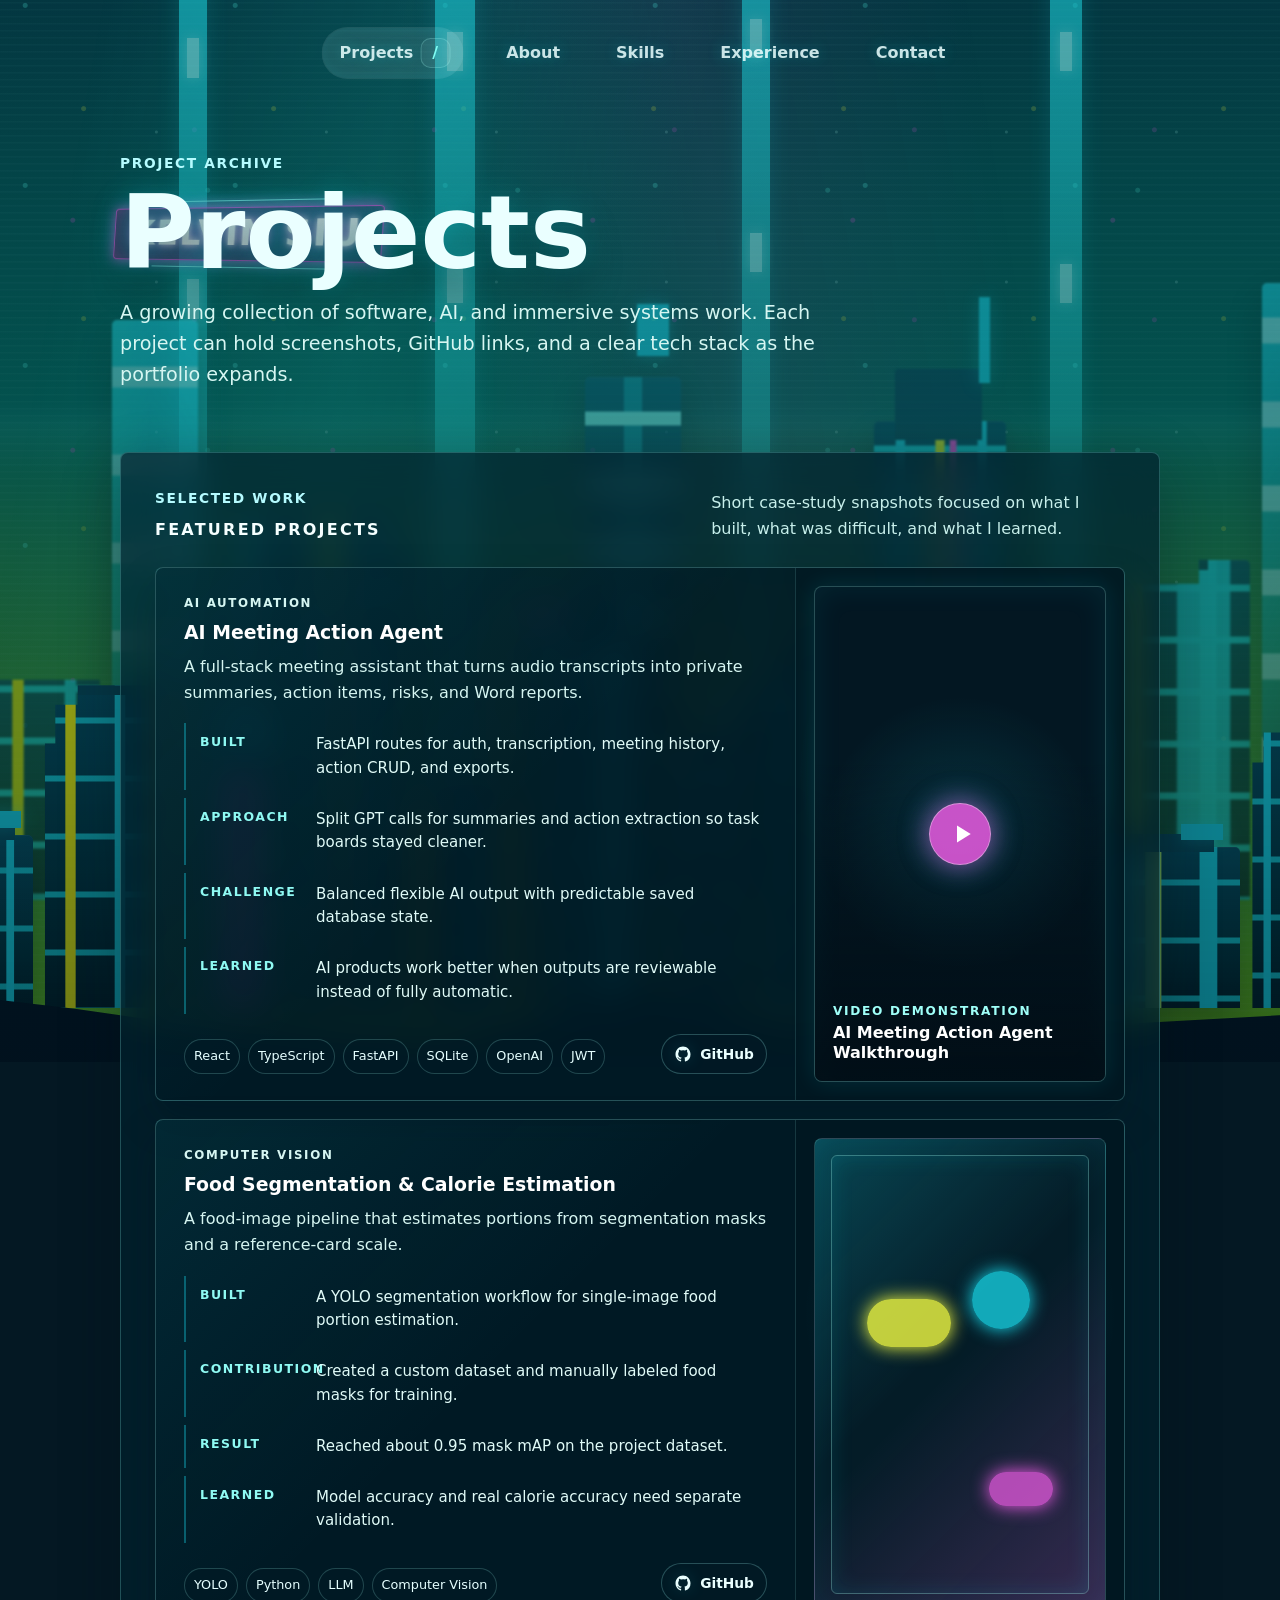
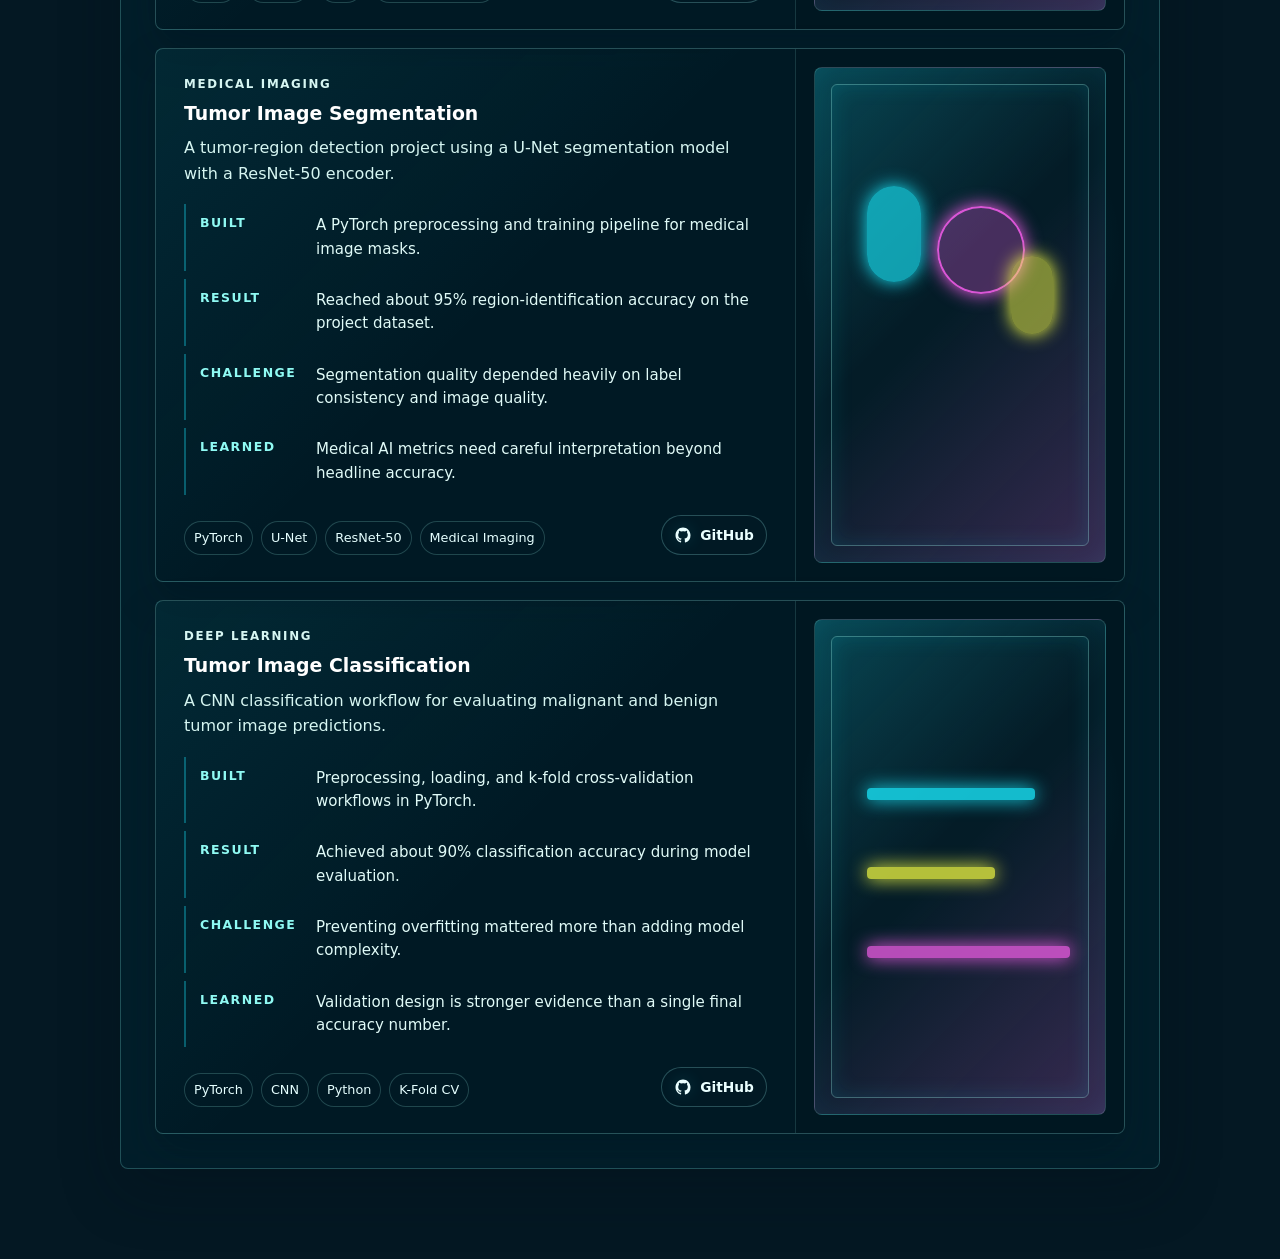
==== projects.html @ 766cc000 "first commit" ====
<!DOCTYPE html>
<html lang="en">
<head>
  <meta charset="UTF-8">
  <meta name="viewport" content="width=device-width, initial-scale=1.0">
  <title>Kelvin Siu | Projects</title>
  <link rel="stylesheet" href="styles.css">
</head>
<body>
  <div class="scene" aria-hidden="true">
    <div class="aurora"></div>
    <div class="scan-glow"></div>
    <div class="data-rain"></div>
    <div class="traffic-lanes">
      <span class="flyer f1"></span>
      <span class="flyer f2"></span>
      <span class="flyer f3"></span>
      <span class="flyer f4"></span>
      <span class="flyer f5"></span>
    </div>
    <div class="holo-pulses">
      <span class="pulse p1"></span>
      <span class="pulse p2"></span>
      <span class="pulse p3"></span>
    </div>
    <div class="name-sign">Kelvin Siu</div>
    <div class="beam beam-one"></div>
    <div class="beam beam-two"></div>
    <div class="beam beam-three"></div>
    <div class="beam beam-four"></div>
    <div class="skyline skyline-back">
      <span class="tower t1"></span>
      <span class="tower t2"></span>
      <span class="tower t3"></span>
      <span class="tower t4"></span>
      <span class="tower t5"></span>
      <span class="tower t6"></span>
      <span class="tower t7"></span>
      <span class="tower t8"></span>
      <span class="tower t9"></span>
    </div>
    <div class="skyline skyline-front">
      <span class="block b1"></span>
      <span class="block b2"></span>
      <span class="block b3"></span>
      <span class="block b4"></span>
      <span class="block b5"></span>
      <span class="block b6"></span>
      <span class="block b7"></span>
      <span class="block b8"></span>
      <span class="block b9"></span>
      <span class="block b10"></span>
      <span class="block b11"></span>
      <span class="block b12"></span>
    </div>
    <div class="foreground"></div>
  </div>

  <header class="site-header" aria-label="Site header">
    <nav class="site-nav" aria-label="Main navigation">
      <a class="is-active" href="projects.html" data-page="projects" aria-current="page">Projects</a>
      <a href="index.html#about" data-section="about">About</a>
      <a href="index.html#skills" data-section="skills">Skills</a>
      <a href="index.html#experience" data-section="experience">Experience</a>
      <a href="index.html#contact" data-section="contact">Contact</a>
    </nav>
  </header>

  <main class="resume-shell project-page">
    <section class="page-hero">
      <p class="eyebrow">Project Archive</p>
      <h1>Projects</h1>
      <p>
        A growing collection of software, AI, and immersive systems work. Each project
        can hold screenshots, GitHub links, and a clear tech stack as the portfolio expands.
      </p>
    </section>

    <section class="panel projects-panel">
      <div class="projects-heading">
        <div>
          <p class="eyebrow">Selected work</p>
          <h2>Featured Projects</h2>
        </div>
        <p>
          Short case-study snapshots focused on what I built, what was difficult,
          and what I learned.
        </p>
      </div>
      <div class="project-grid project-grid-wide">
        <article class="project-card">
          <div class="project-body">
            <p class="project-kicker">AI automation</p>
            <h3>AI Meeting Action Agent</h3>
            <p class="project-summary">
              A full-stack meeting assistant that turns audio transcripts into private
              summaries, action items, risks, and Word reports.
            </p>
            <ul class="project-points project-story">
              <li><strong>Built</strong><span>FastAPI routes for auth, transcription, meeting history, action CRUD, and exports.</span></li>
              <li><strong>Approach</strong><span>Split GPT calls for summaries and action extraction so task boards stayed cleaner.</span></li>
              <li><strong>Challenge</strong><span>Balanced flexible AI output with predictable saved database state.</span></li>
              <li><strong>Learned</strong><span>AI products work better when outputs are reviewable instead of fully automatic.</span></li>
            </ul>
            <div class="project-footer">
              <div class="project-meta">
                <span>React</span>
                <span>TypeScript</span>
                <span>FastAPI</span>
                <span>SQLite</span>
                <span>OpenAI</span>
                <span>JWT</span>
              </div>
              <a class="github-link" href="https://github.com/TzciSiv/ai-meeting-action-agent" target="_blank" rel="noreferrer" aria-label="Open AI Meeting Action Agent on GitHub">
                <svg viewBox="0 0 24 24" aria-hidden="true">
                  <path d="M12 2C6.48 2 2 6.58 2 12.24c0 4.52 2.87 8.36 6.84 9.72.5.1.68-.22.68-.49 0-.24-.01-1.05-.01-1.9-2.78.62-3.37-1.22-3.37-1.22-.45-1.18-1.11-1.49-1.11-1.49-.91-.64.07-.63.07-.63 1 .07 1.53 1.06 1.53 1.06.9 1.57 2.35 1.12 2.93.85.09-.67.35-1.12.63-1.38-2.22-.26-4.55-1.14-4.55-5.05 0-1.12.39-2.03 1.03-2.75-.1-.26-.45-1.3.1-2.71 0 0 .84-.28 2.75 1.05A9.32 9.32 0 0 1 12 6.97c.85 0 1.7.12 2.5.35 1.91-1.33 2.75-1.05 2.75-1.05.55 1.41.2 2.45.1 2.71.64.72 1.03 1.63 1.03 2.75 0 3.92-2.34 4.79-4.57 5.04.36.32.68.94.68 1.9 0 1.37-.01 2.47-.01 2.8 0 .27.18.59.69.49A10.1 10.1 0 0 0 22 12.24C22 6.58 17.52 2 12 2Z"></path>
                </svg>
                GitHub
              </a>
            </div>
          </div>
          <div class="project-visual">
            <a class="project-video-link" href="https://www.youtube.com/watch?v=7KSfB6dQjrE" target="_blank" rel="noreferrer" aria-label="Watch Video Demonstration: AI Meeting Action Agent Walkthrough on YouTube">
              <span class="video-thumb" aria-hidden="true"></span>
              <span class="video-play" aria-hidden="true">
                <svg viewBox="0 0 24 24">
                  <path d="M8 5.14v13.72L19 12 8 5.14Z"></path>
                </svg>
              </span>
              <span class="video-copy">
                <span>Video Demonstration</span>
                AI Meeting Action Agent Walkthrough
              </span>
            </a>
          </div>
        </article>

        <article class="project-card">
          <div class="project-body">
            <p class="project-kicker">Computer vision</p>
            <h3>Food Segmentation & Calorie Estimation</h3>
            <p class="project-summary">
              A food-image pipeline that estimates portions from segmentation masks and
              a reference-card scale.
            </p>
            <ul class="project-points project-story">
              <li><strong>Built</strong><span>A YOLO segmentation workflow for single-image food portion estimation.</span></li>
              <li><strong>Contribution</strong><span>Created a custom dataset and manually labeled food masks for training.</span></li>
              <li><strong>Result</strong><span>Reached about 0.95 mask mAP on the project dataset.</span></li>
              <li><strong>Learned</strong><span>Model accuracy and real calorie accuracy need separate validation.</span></li>
            </ul>
            <div class="project-footer">
              <div class="project-meta">
                <span>YOLO</span>
                <span>Python</span>
                <span>LLM</span>
                <span>Computer Vision</span>
              </div>
              <a class="github-link" href="https://github.com/TzciSiv/food-segmentation-and-measurement" target="_blank" rel="noreferrer" aria-label="Open Food Segmentation and Calorie Estimation on GitHub">
                <svg viewBox="0 0 24 24" aria-hidden="true">
                  <path d="M12 2C6.48 2 2 6.58 2 12.24c0 4.52 2.87 8.36 6.84 9.72.5.1.68-.22.68-.49 0-.24-.01-1.05-.01-1.9-2.78.62-3.37-1.22-3.37-1.22-.45-1.18-1.11-1.49-1.11-1.49-.91-.64.07-.63.07-.63 1 .07 1.53 1.06 1.53 1.06.9 1.57 2.35 1.12 2.93.85.09-.67.35-1.12.63-1.38-2.22-.26-4.55-1.14-4.55-5.05 0-1.12.39-2.03 1.03-2.75-.1-.26-.45-1.3.1-2.71 0 0 .84-.28 2.75 1.05A9.32 9.32 0 0 1 12 6.97c.85 0 1.7.12 2.5.35 1.91-1.33 2.75-1.05 2.75-1.05.55 1.41.2 2.45.1 2.71.64.72 1.03 1.63 1.03 2.75 0 3.92-2.34 4.79-4.57 5.04.36.32.68.94.68 1.9 0 1.37-.01 2.47-.01 2.8 0 .27.18.59.69.49A10.1 10.1 0 0 0 22 12.24C22 6.58 17.52 2 12 2Z"></path>
                </svg>
                GitHub
              </a>
            </div>
          </div>
          <div class="project-visual">
            <div class="project-shot food-shot" aria-label="Food segmentation project screenshot mockup">
              <span></span>
              <span></span>
              <span></span>
            </div>
          </div>
        </article>

        <article class="project-card">
          <div class="project-body">
            <p class="project-kicker">Medical imaging</p>
            <h3>Tumor Image Segmentation</h3>
            <p class="project-summary">
              A tumor-region detection project using a U-Net segmentation model with a
              ResNet-50 encoder.
            </p>
            <ul class="project-points project-story">
              <li><strong>Built</strong><span>A PyTorch preprocessing and training pipeline for medical image masks.</span></li>
              <li><strong>Result</strong><span>Reached about 95% region-identification accuracy on the project dataset.</span></li>
              <li><strong>Challenge</strong><span>Segmentation quality depended heavily on label consistency and image quality.</span></li>
              <li><strong>Learned</strong><span>Medical AI metrics need careful interpretation beyond headline accuracy.</span></li>
            </ul>
            <div class="project-footer">
              <div class="project-meta">
                <span>PyTorch</span>
                <span>U-Net</span>
                <span>ResNet-50</span>
                <span>Medical Imaging</span>
              </div>
              <a class="github-link" href="https://github.com/TzciSiv/Tumor-Image-Segmentation" target="_blank" rel="noreferrer" aria-label="Open Tumor Image Segmentation on GitHub">
                <svg viewBox="0 0 24 24" aria-hidden="true">
                  <path d="M12 2C6.48 2 2 6.58 2 12.24c0 4.52 2.87 8.36 6.84 9.72.5.1.68-.22.68-.49 0-.24-.01-1.05-.01-1.9-2.78.62-3.37-1.22-3.37-1.22-.45-1.18-1.11-1.49-1.11-1.49-.91-.64.07-.63.07-.63 1 .07 1.53 1.06 1.53 1.06.9 1.57 2.35 1.12 2.93.85.09-.67.35-1.12.63-1.38-2.22-.26-4.55-1.14-4.55-5.05 0-1.12.39-2.03 1.03-2.75-.1-.26-.45-1.3.1-2.71 0 0 .84-.28 2.75 1.05A9.32 9.32 0 0 1 12 6.97c.85 0 1.7.12 2.5.35 1.91-1.33 2.75-1.05 2.75-1.05.55 1.41.2 2.45.1 2.71.64.72 1.03 1.63 1.03 2.75 0 3.92-2.34 4.79-4.57 5.04.36.32.68.94.68 1.9 0 1.37-.01 2.47-.01 2.8 0 .27.18.59.69.49A10.1 10.1 0 0 0 22 12.24C22 6.58 17.52 2 12 2Z"></path>
                </svg>
                GitHub
              </a>
            </div>
          </div>
          <div class="project-visual">
            <div class="project-shot segment-shot" aria-label="Tumor segmentation project screenshot mockup">
              <span></span>
              <span></span>
              <span></span>
            </div>
          </div>
        </article>

        <article class="project-card">
          <div class="project-body">
            <p class="project-kicker">Deep learning</p>
            <h3>Tumor Image Classification</h3>
            <p class="project-summary">
              A CNN classification workflow for evaluating malignant and benign tumor
              image predictions.
            </p>
            <ul class="project-points project-story">
              <li><strong>Built</strong><span>Preprocessing, loading, and k-fold cross-validation workflows in PyTorch.</span></li>
              <li><strong>Result</strong><span>Achieved about 90% classification accuracy during model evaluation.</span></li>
              <li><strong>Challenge</strong><span>Preventing overfitting mattered more than adding model complexity.</span></li>
              <li><strong>Learned</strong><span>Validation design is stronger evidence than a single final accuracy number.</span></li>
            </ul>
            <div class="project-footer">
              <div class="project-meta">
                <span>PyTorch</span>
                <span>CNN</span>
                <span>Python</span>
                <span>K-Fold CV</span>
              </div>
              <a class="github-link" href="https://github.com/TzciSiv/Tumor-Image-Classification" target="_blank" rel="noreferrer" aria-label="Open Tumor Image Classification on GitHub">
                <svg viewBox="0 0 24 24" aria-hidden="true">
                  <path d="M12 2C6.48 2 2 6.58 2 12.24c0 4.52 2.87 8.36 6.84 9.72.5.1.68-.22.68-.49 0-.24-.01-1.05-.01-1.9-2.78.62-3.37-1.22-3.37-1.22-.45-1.18-1.11-1.49-1.11-1.49-.91-.64.07-.63.07-.63 1 .07 1.53 1.06 1.53 1.06.9 1.57 2.35 1.12 2.93.85.09-.67.35-1.12.63-1.38-2.22-.26-4.55-1.14-4.55-5.05 0-1.12.39-2.03 1.03-2.75-.1-.26-.45-1.3.1-2.71 0 0 .84-.28 2.75 1.05A9.32 9.32 0 0 1 12 6.97c.85 0 1.7.12 2.5.35 1.91-1.33 2.75-1.05 2.75-1.05.55 1.41.2 2.45.1 2.71.64.72 1.03 1.63 1.03 2.75 0 3.92-2.34 4.79-4.57 5.04.36.32.68.94.68 1.9 0 1.37-.01 2.47-.01 2.8 0 .27.18.59.69.49A10.1 10.1 0 0 0 22 12.24C22 6.58 17.52 2 12 2Z"></path>
                </svg>
                GitHub
              </a>
            </div>
          </div>
          <div class="project-visual">
            <div class="project-shot classify-shot" aria-label="Tumor classification project screenshot mockup">
              <span></span>
              <span></span>
              <span></span>
            </div>
          </div>
        </article>
      </div>
    </section>
  </main>
  <script src="app.js"></script>
</body>
</html>
---- styles.css ----
:root {
  --ink: #eaffff;
  --muted: #a6d9d7;
  --cyan: #18dff2;
  --lime: #d8f80f;
  --magenta: #f35dea;
  --panel: rgba(2, 34, 46, 0.72);
  --panel-border: rgba(143, 255, 246, 0.22);
  --shadow: rgba(0, 5, 14, 0.45);
  --scroll-depth: 0px;
}

* {
  box-sizing: border-box;
}

html {
  scroll-behavior: smooth;
}

body {
  min-height: 100vh;
  margin: 0;
  color: var(--ink);
  font-family: Inter, ui-sans-serif, system-ui, -apple-system, BlinkMacSystemFont, "Segoe UI", sans-serif;
  line-height: 1.6;
  background: #041823;
  overflow-x: hidden;
}

a {
  color: inherit;
  text-decoration-color: rgba(24, 223, 242, 0.6);
  text-underline-offset: 4px;
}

.site-header {
  position: fixed;
  top: 18px;
  left: 50%;
  z-index: 30;
  display: flex;
  align-items: center;
  width: max-content;
  max-width: calc(100% - 32px);
  padding: 8px;
  border: 1px solid transparent;
  border-radius: 999px;
  background: transparent;
  box-shadow: none;
  transform: translateX(-50%);
  transition: border-color 220ms ease, background 220ms ease, box-shadow 220ms ease, backdrop-filter 220ms ease;
}

.site-header.is-scrolled {
  border-color: rgba(159, 255, 245, 0.24);
  background: rgba(2, 26, 39, 0.78);
  box-shadow: 0 16px 44px rgba(0, 12, 24, 0.32), inset 0 0 18px rgba(24, 223, 242, 0.08);
  backdrop-filter: blur(16px);
}

.site-nav {
  display: flex;
  align-items: center;
  gap: clamp(8px, 2.4vw, 30px);
  white-space: nowrap;
}

.site-nav a {
  padding: 10px 12px;
  border: 1px solid transparent;
  border-radius: 999px;
  color: rgba(234, 255, 255, 0.86);
  background: transparent;
  font-weight: 800;
  text-align: center;
  text-decoration: none;
  text-shadow: 0 0 14px rgba(24, 223, 242, 0.28);
  transition: color 180ms ease, background 180ms ease, border-color 180ms ease, box-shadow 180ms ease;
}

.site-nav a.is-active {
  padding-left: 17px;
  background: rgba(234, 255, 255, 0.1);
  box-shadow: inset 0 0 16px rgba(24, 223, 242, 0.08);
}

.site-nav a.is-active::after {
  content: "/";
  display: inline-grid;
  place-items: center;
  min-width: 28px;
  min-height: 28px;
  margin-left: 7px;
  border: 1px solid rgba(159, 255, 245, 0.22);
  border-radius: 10px;
  color: #7ffcf3;
  background: rgba(234, 255, 255, 0.06);
}

.site-header.is-scrolled .site-nav a.is-active {
  background: rgba(234, 255, 255, 0.14);
}

.site-nav a:hover {
  border-color: rgba(24, 223, 242, 0.78);
  color: #ffffff;
  background: rgba(24, 223, 242, 0.1);
  box-shadow: 0 0 24px rgba(24, 223, 242, 0.18);
}

.scene {
  position: fixed;
  top: -13vh;
  right: 0;
  bottom: -18vh;
  left: 0;
  z-index: -2;
  overflow: hidden;
  contain: paint;
  transform: translate3d(0, calc(var(--scroll-depth) * -1), 0);
  will-change: transform;
  background:
    radial-gradient(circle at 50% 86%, rgba(211, 255, 20, 0.68), transparent 29%),
    linear-gradient(180deg, #043040 0%, #057067 45%, #71d21b 100%);
}

.scene::before {
  content: "";
  position: absolute;
  inset: -20%;
  z-index: 0;
  background:
    linear-gradient(100deg, transparent 20%, rgba(39, 255, 236, 0.12), transparent 50%),
    linear-gradient(260deg, transparent 30%, rgba(243, 93, 234, 0.08), transparent 58%);
  animation: hazeShift 18s ease-in-out infinite alternate;
  will-change: transform;
  pointer-events: none;
}

.scene::after {
  content: "";
  position: absolute;
  inset: 0;
  z-index: 8;
  background: linear-gradient(180deg, rgba(0, 12, 20, 0.1), rgba(0, 12, 20, 0.54));
  pointer-events: none;
}

.aurora {
  position: absolute;
  left: -10%;
  right: -10%;
  bottom: 0;
  z-index: 0;
  height: 45vh;
  background: radial-gradient(ellipse at center, rgba(18, 235, 176, 0.45), transparent 68%);
  filter: blur(18px);
  animation: auroraPulse 8s ease-in-out infinite;
  will-change: opacity, transform;
}

.scan-glow {
  position: absolute;
  inset: 0;
  z-index: 1;
  background:
    linear-gradient(180deg, transparent 0 44%, rgba(86, 255, 238, 0.11) 46%, transparent 50%),
    repeating-linear-gradient(180deg, rgba(178, 255, 247, 0.05) 0 1px, transparent 2px 7px);
  mix-blend-mode: screen;
  opacity: 0.55;
  animation: scanSweep 9s linear infinite;
  will-change: transform;
  pointer-events: none;
}

.data-rain {
  position: absolute;
  inset: -30vh 0 0;
  z-index: 1;
  opacity: 0.42;
  background:
    radial-gradient(circle at 12% 18%, rgba(86, 255, 238, 0.62) 0 2px, transparent 3px),
    radial-gradient(circle at 28% 64%, rgba(243, 93, 234, 0.5) 0 2px, transparent 3px),
    radial-gradient(circle at 44% 36%, rgba(248, 255, 66, 0.48) 0 2px, transparent 3px),
    radial-gradient(circle at 67% 22%, rgba(86, 255, 238, 0.5) 0 2px, transparent 3px),
    radial-gradient(circle at 81% 72%, rgba(243, 93, 234, 0.42) 0 2px, transparent 3px),
    radial-gradient(circle at 92% 46%, rgba(178, 255, 247, 0.46) 0 1px, transparent 2px);
  background-size: 210px 180px, 260px 230px, 190px 210px, 310px 260px, 240px 190px, 170px 150px;
  -webkit-mask-image: linear-gradient(180deg, transparent 0%, #000 18%, #000 72%, transparent 100%);
  mask-image: linear-gradient(180deg, transparent 0%, #000 18%, #000 72%, transparent 100%);
  animation: particleDrift 14s ease-in-out infinite alternate;
  will-change: transform, opacity;
  pointer-events: none;
}

.traffic-lanes,
.holo-pulses {
  position: absolute;
  inset: 0;
  z-index: 2;
  overflow: hidden;
  pointer-events: none;
}

.flyer {
  position: absolute;
  left: -16vw;
  width: clamp(54px, 7vw, 118px);
  height: 3px;
  border-radius: 999px;
  background: linear-gradient(90deg, transparent, rgba(20, 241, 255, 0.22), #56fff3 70%, #f35dea);
  box-shadow: 0 0 16px rgba(24, 223, 242, 0.55), 0 0 26px rgba(243, 93, 234, 0.28);
  opacity: 0;
  transform: translate3d(0, 0, 0) skewX(-14deg);
  animation: flyerMove 13s linear infinite;
  will-change: transform, opacity;
}

.flyer::after {
  content: "";
  position: absolute;
  right: -2px;
  top: -3px;
  width: 8px;
  height: 8px;
  border-radius: 50%;
  background: #f8ff42;
  box-shadow: 0 0 16px #f8ff42;
}

.f1 { top: 22%; animation-delay: -1s; }
.f2 { top: 34%; width: clamp(38px, 5vw, 82px); animation-duration: 16s; animation-delay: -7s; }
.f3 { top: 49%; width: clamp(62px, 8vw, 130px); animation-duration: 18s; animation-delay: -11s; }
.f4 { top: 58%; width: clamp(42px, 5vw, 90px); animation-duration: 14s; animation-delay: -4s; }
.f5 { top: 70%; width: clamp(52px, 6vw, 110px); animation-duration: 20s; animation-delay: -14s; }

.pulse {
  position: absolute;
  width: clamp(56px, 7vw, 112px);
  aspect-ratio: 1;
  border: 1px solid rgba(111, 255, 245, 0.55);
  border-radius: 50%;
  box-shadow: inset 0 0 18px rgba(24, 223, 242, 0.12), 0 0 20px rgba(24, 223, 242, 0.25);
  opacity: 0;
  animation: holoPulse 6s ease-out infinite;
  will-change: transform, opacity;
}

.pulse::before,
.pulse::after {
  content: "";
  position: absolute;
  inset: 28%;
  border: 1px solid rgba(243, 93, 234, 0.5);
  border-radius: 50%;
}

.pulse::after {
  inset: 46%;
  background: rgba(248, 255, 66, 0.52);
  box-shadow: 0 0 16px rgba(248, 255, 66, 0.55);
}

.p1 { left: 22%; top: 48%; animation-delay: -1s; }
.p2 { left: 63%; top: 36%; animation-delay: -3.4s; }
.p3 { left: 78%; top: 58%; animation-delay: -5s; }

.name-sign {
  position: absolute;
  left: clamp(24px, 8vw, 120px);
  top: 36vh;
  z-index: 4;
  padding: 7px 18px 9px;
  border: 1px solid rgba(243, 93, 234, 0.78);
  border-radius: 4px;
  color: #f7ffff;
  font-size: clamp(1.1rem, 2.8vw, 2.6rem);
  font-weight: 800;
  letter-spacing: 0.04em;
  line-height: 1;
  text-transform: uppercase;
  background:
    linear-gradient(90deg, rgba(243, 93, 234, 0.2), rgba(20, 241, 255, 0.16)),
    rgba(3, 35, 48, 0.48);
  box-shadow:
    0 0 14px rgba(243, 93, 234, 0.7),
    0 0 28px rgba(24, 223, 242, 0.45),
    inset 0 0 18px rgba(243, 93, 234, 0.28);
  text-shadow:
    0 0 7px #ffffff,
    0 0 16px var(--magenta),
    0 0 28px var(--cyan);
  transform: perspective(420px) rotateY(-13deg) skewX(-4deg);
  animation: signFlicker 5.4s steps(2, end) infinite;
  pointer-events: none;
}

.name-sign::before,
.name-sign::after {
  content: "";
  position: absolute;
  left: 16%;
  right: 16%;
  height: 1px;
  background: rgba(125, 255, 250, 0.84);
  box-shadow: 0 0 10px rgba(125, 255, 250, 0.8);
}

.name-sign::before {
  top: -8px;
}

.name-sign::after {
  bottom: -8px;
}

.beam {
  position: absolute;
  top: -2vh;
  bottom: 30vh;
  z-index: 2;
  width: clamp(18px, 2.2vw, 36px);
  background: linear-gradient(180deg, rgba(31, 226, 241, 0.88), rgba(49, 255, 226, 0.35));
  box-shadow: 0 0 24px rgba(31, 226, 241, 0.22);
  opacity: 0.8;
  animation: beamDrift 10s ease-in-out infinite alternate;
  will-change: transform, opacity;
}

.beam::before,
.beam::after {
  content: "";
  position: absolute;
  left: 30%;
  width: 40%;
  height: 4.4vh;
  background: rgba(176, 255, 252, 0.56);
  box-shadow: 0 0 14px rgba(176, 255, 252, 0.4);
  animation: lightBlink 3.6s steps(2, end) infinite;
}

.beam::before {
  top: 18%;
}

.beam::after {
  top: 43%;
  animation-delay: 1.4s;
}

.beam-one {
  left: 14%;
  bottom: 26vh;
}

.beam-two {
  left: 34%;
  width: clamp(24px, 3.1vw, 48px);
  animation-delay: -2s;
}

.beam-three {
  left: 58%;
  bottom: 38vh;
  animation-delay: -4s;
}

.beam-four {
  left: 82%;
  width: clamp(20px, 2.5vw, 42px);
  animation-delay: -6s;
}

.skyline {
  position: absolute;
  left: -5vw;
  right: -5vw;
  bottom: 6vh;
  height: 64vh;
  display: flex;
  align-items: flex-end;
  gap: clamp(7px, 0.95vw, 18px);
  z-index: 3;
}

.skyline-back {
  bottom: 18vh;
  height: 70vh;
  opacity: 0.68;
  filter: blur(1px);
  transform: translateZ(0);
  z-index: 2;
}

.skyline-front {
  z-index: 4;
}

.tower,
.block {
  position: relative;
  display: block;
  flex: 1;
  min-width: 42px;
  border-radius: 5px 5px 0 0;
  clip-path: var(--shape, none);
  background:
    var(--sign-layer, linear-gradient(transparent, transparent)),
    var(--window-layer, linear-gradient(90deg, transparent 16%, var(--window-color, var(--cyan)) 17% 23%, transparent 24% 46%, var(--window-alt, var(--lime)) 47% 53%, transparent 54% 78%, var(--window-color, var(--cyan)) 79% 85%, transparent 86%)),
    var(--stripe-layer, repeating-linear-gradient(180deg, transparent 0 24px, rgba(25, 235, 246, 0.9) 25px 31px, transparent 32px 52px)),
    var(--face-layer, linear-gradient(180deg, #075b72, #01424f 58%, #012d3a));
  background-size: 100% 100%, 100% 78%, 100% 100%, 100% 100%;
  box-shadow: inset 0 1px rgba(255, 255, 255, 0.06), 0 18px 38px rgba(0, 20, 24, 0.28);
}

.tower::before,
.block::before {
  content: "";
  position: absolute;
  left: 16%;
  right: 18%;
  top: var(--roof-top, -8%);
  height: var(--roof-height, 11%);
  border-radius: 4px 4px 0 0;
  background: #095366;
}

.tower::after,
.block::after {
  content: "";
  position: absolute;
  right: 12%;
  top: var(--cap-top, -14%);
  width: var(--cap-width, 18%);
  height: var(--cap-height, 10%);
  background: var(--cyan);
  box-shadow: 0 0 18px rgba(24, 223, 242, 0.36);
  animation: neonFlicker 4.8s steps(2, end) infinite;
}

.t1 {
  height: 38%;
  flex-grow: 0.72;
  --window-alt: #f4ff0b;
  --cap-width: 42%;
  --shape: polygon(0 16%, 10% 16%, 10% 8%, 100% 8%, 100% 100%, 0 100%);
  --sign-layer: linear-gradient(90deg, transparent 15%, rgba(243, 93, 234, 0.95) 16% 29%, transparent 30%);
}

.t2 {
  height: 92%;
  flex-grow: 0.38;
  --roof-height: 0%;
  --cap-height: 0%;
  --window-layer: repeating-linear-gradient(180deg, transparent 0 46px, rgba(173, 255, 250, 0.58) 47px 67px, transparent 68px 88px);
  --stripe-layer: linear-gradient(90deg, rgba(49, 255, 226, 0.18), transparent 45%, rgba(32, 226, 241, 0.35));
  --face-layer: linear-gradient(180deg, rgba(28, 223, 239, 0.9), rgba(11, 185, 190, 0.64) 56%, rgba(3, 80, 91, 0.82));
}

.t3 {
  height: 61%;
  flex-grow: 0.9;
  --window-color: #61f4ff;
  --roof-top: -13%;
  --shape: polygon(0 17%, 14% 17%, 14% 0, 88% 0, 88% 8%, 100% 8%, 100% 100%, 0 100%);
  --window-layer: linear-gradient(90deg, transparent 12%, #1deaff 13% 20%, transparent 21% 54%, #a8ff35 55% 61%, transparent 62%);
}

.t4 {
  height: 48%;
  flex-grow: 0.64;
  --window-alt: #ebff4f;
  --cap-top: -20%;
  --cap-height: 16%;
  --sign-layer: radial-gradient(circle at 78% 2%, var(--magenta) 0 7%, transparent 8%);
  --shape: polygon(0 12%, 18% 12%, 18% 0, 100% 0, 100% 100%, 0 100%);
}

.t5 {
  height: 83%;
  flex-grow: 0.42;
  --roof-height: 0%;
  --cap-width: 34%;
  --window-layer: repeating-linear-gradient(180deg, transparent 0 34px, #72fff7 35px 48px, transparent 49px 67px);
  --stripe-layer: linear-gradient(90deg, transparent 0 40%, rgba(25, 235, 246, 0.42) 41% 59%, transparent 60%);
  --face-layer: linear-gradient(180deg, #0b7182, #02485a 60%, #012d3a);
}

.t6 {
  height: 35%;
  flex-grow: 0.74;
  --window-color: #7cfff3;
  --cap-width: 54%;
  --cap-height: 20%;
  --shape: polygon(0 22%, 10% 22%, 10% 8%, 80% 8%, 80% 0, 100% 0, 100% 100%, 0 100%);
}

.t7 {
  height: 76%;
  flex-grow: 0.58;
  --window-alt: #dfff2f;
  --roof-top: -11%;
  --roof-height: 15%;
  --cap-width: 8%;
  --cap-height: 18%;
  --cap-top: -26%;
  --sign-layer: linear-gradient(90deg, transparent 57%, var(--magenta) 58% 62%, transparent 63%);
}

.t8 {
  height: 54%;
  flex-grow: 1.02;
  --window-color: #25f5ff;
  --cap-width: 48%;
  --sign-layer: linear-gradient(90deg, transparent 68%, rgba(24, 223, 242, 0.9) 69% 91%, transparent 92%);
  --shape: polygon(0 20%, 12% 20%, 12% 7%, 78% 7%, 78% 0, 100% 0, 100% 100%, 0 100%);
}

.t9 {
  height: 98%;
  flex-grow: 0.36;
  --roof-height: 0%;
  --cap-height: 0%;
  --window-alt: #c7ff65;
  --window-layer: repeating-linear-gradient(180deg, transparent 0 34px, rgba(176, 255, 252, 0.65) 35px 60px, transparent 61px 84px);
  --stripe-layer: linear-gradient(90deg, rgba(31, 226, 241, 0.16), transparent 50%, rgba(65, 255, 232, 0.22));
  --face-layer: linear-gradient(180deg, rgba(28, 223, 239, 0.88), rgba(10, 169, 177, 0.58) 60%, rgba(1, 65, 77, 0.9));
}

.block {
  background:
    var(--sign-layer, linear-gradient(transparent, transparent)),
    var(--window-layer, linear-gradient(90deg, transparent 12%, var(--window-color, var(--cyan)) 13% 20%, transparent 21% 43%, var(--window-alt, var(--lime)) 44% 52%, transparent 53% 72%, var(--window-color, var(--cyan)) 73% 80%, transparent 81%)),
    var(--stripe-layer, repeating-linear-gradient(180deg, transparent 0 32px, rgba(25, 235, 246, 0.82) 33px 38px, transparent 39px 58px)),
    var(--face-layer, linear-gradient(180deg, #075a6f, #013b48 68%, #012631));
}

.b1 {
  height: 30%;
  flex-grow: 0.76;
  --window-alt: #f2ff16;
  --cap-width: 40%;
  --sign-layer: linear-gradient(90deg, transparent 8%, #18dff2 9% 34%, transparent 35%);
}

.b2 {
  height: 56%;
  flex-grow: 1.18;
  --roof-top: -5%;
  --roof-height: 8%;
  --shape: polygon(0 18%, 7% 18%, 7% 6%, 22% 6%, 22% 0, 100% 0, 100% 100%, 0 100%);
  --window-layer: linear-gradient(90deg, transparent 13%, #f2ff16 14% 20%, transparent 21% 46%, #18dff2 47% 53%, transparent 54% 80%, #f2ff16 81% 88%, transparent 89%);
}

.b3 {
  height: 42%;
  flex-grow: 0.62;
  --window-color: #52fff2;
  --cap-top: -22%;
  --cap-height: 18%;
  --cap-width: 72%;
  --sign-layer: linear-gradient(90deg, transparent 19%, var(--magenta) 20% 68%, transparent 69%);
}

.b4 {
  height: 69%;
  flex-grow: 0.7;
  --window-alt: #edff20;
  --shape: polygon(0 12%, 12% 12%, 12% 0, 72% 0, 72% 7%, 100% 7%, 100% 100%, 0 100%);
  --stripe-layer: repeating-linear-gradient(180deg, transparent 0 19px, rgba(25, 235, 246, 0.88) 20px 25px, transparent 26px 39px);
}

.b5 {
  height: 36%;
  flex-grow: 1.08;
  --cap-height: 0%;
  --window-layer: linear-gradient(90deg, transparent 10%, #f0ff0a 11% 23%, transparent 24% 50%, #18dff2 51% 57%, transparent 58% 74%, #f0ff0a 75% 87%, transparent 88%);
  --face-layer: linear-gradient(180deg, #086377, #035060 55%, #01343e);
}

.b6 {
  height: 63%;
  flex-grow: 0.82;
  --window-color: #28e8ff;
  --roof-top: -12%;
  --sign-layer: linear-gradient(90deg, transparent 42%, rgba(24, 223, 242, 0.95) 43% 72%, transparent 73%);
}

.b7 {
  height: 46%;
  flex-grow: 0.66;
  --window-alt: #c9ff73;
  --cap-width: 36%;
  --shape: polygon(0 21%, 14% 21%, 14% 0, 100% 0, 100% 100%, 0 100%);
  --window-layer: repeating-linear-gradient(90deg, transparent 0 18px, rgba(151, 255, 246, 0.92) 19px 25px, transparent 26px 40px);
}

.b8 {
  height: 58%;
  flex-grow: 1;
  --roof-height: 7%;
  --sign-layer: linear-gradient(90deg, transparent 64%, #f35dea 65% 84%, transparent 85%);
}

.b9 {
  height: 34%;
  flex-grow: 0.54;
  --window-color: #21e8f6;
  --cap-top: -18%;
  --cap-height: 14%;
  --cap-width: 28%;
  --stripe-layer: repeating-linear-gradient(180deg, transparent 0 22px, #f2ff16 23px 30px, transparent 31px 44px);
}

.b10 {
  height: 73%;
  flex-grow: 0.78;
  --window-alt: #eaff24;
  --roof-top: -9%;
  --roof-height: 12%;
  --shape: polygon(0 17%, 8% 17%, 8% 9%, 26% 9%, 26% 0, 88% 0, 88% 12%, 100% 12%, 100% 100%, 0 100%);
}

.b11 {
  height: 28%;
  flex-grow: 1.16;
  --window-color: #72fff7;
  --cap-width: 28%;
  --window-layer: linear-gradient(90deg, transparent 15%, #18dff2 16% 23%, transparent 24% 35%, #aaff77 36% 46%, transparent 47% 72%, #18dff2 73% 84%, transparent 85%);
}

.b12 {
  height: 52%;
  flex-grow: 0.72;
  --window-alt: #b7ff72;
  --cap-height: 0%;
  --shape: polygon(0 18%, 12% 18%, 12% 8%, 72% 8%, 72% 0, 100% 0, 100% 100%, 0 100%);
  --sign-layer: linear-gradient(90deg, transparent 58%, #18dff2 59% 87%, transparent 88%);
}

.foreground {
  position: absolute;
  left: -5vw;
  right: -5vw;
  bottom: -1vh;
  z-index: 5;
  height: 15vh;
  background: #021829;
  clip-path: polygon(0 42%, 10% 54%, 22% 72%, 36% 82%, 50% 40%, 61% 68%, 72% 54%, 83% 66%, 100% 56%, 100% 100%, 0 100%);
}

.resume-shell {
  width: min(1040px, calc(100% - 32px));
  margin: 0 auto;
  padding: 48px 0 72px;
}

.project-page {
  padding-top: 110px;
}

.page-hero {
  min-height: 38vh;
  display: flex;
  flex-direction: column;
  justify-content: center;
  padding: 32px 0;
}

.page-hero h1 {
  margin-bottom: 18px;
}

.page-hero p:last-child {
  max-width: 760px;
  color: #d6f6f2;
  font-size: clamp(1.02rem, 1.8vw, 1.2rem);
}

.hero {
  min-height: 64vh;
  display: grid;
  grid-template-columns: minmax(0, 1fr) minmax(220px, 340px);
  align-items: center;
  gap: clamp(28px, 6vw, 76px);
  padding: 58px 0 44px;
}

.eyebrow {
  margin: 0 0 12px;
  color: #b5fbff;
  font-size: 0.86rem;
  font-weight: 700;
  letter-spacing: 0.12em;
  text-transform: uppercase;
}

h1,
h2,
h3,
p {
  margin-top: 0;
}

#about,
#skills,
#experience,
#contact {
  scroll-margin-top: 110px;
}

h1 {
  max-width: 820px;
  margin-bottom: 14px;
  font-size: clamp(3.6rem, 8vw, 7.4rem);
  line-height: 0.92;
  letter-spacing: 0;
  text-shadow: 0 0 28px rgba(16, 233, 245, 0.24), 0 16px 36px var(--shadow);
}

.hero-intro {
  max-width: 680px;
  margin-bottom: 24px;
  color: #d6f6f2;
  font-size: clamp(1.02rem, 1.8vw, 1.22rem);
}

.project-links span,
.contact-grid a,
.contact-grid > span {
  border: 1px solid rgba(159, 255, 245, 0.24);
  border-radius: 8px;
  background: rgba(2, 26, 39, 0.58);
  box-shadow: 0 10px 28px rgba(0, 20, 28, 0.18);
}

.contact-grid a:hover {
  border-color: rgba(24, 223, 242, 0.78);
  box-shadow: 0 0 24px rgba(24, 223, 242, 0.22), 0 10px 28px rgba(0, 20, 28, 0.18);
}

.avatar-card {
  position: relative;
  display: grid;
  place-items: center;
  justify-self: end;
  width: min(100%, 320px);
  aspect-ratio: 1;
  border: 0;
  border-radius: 50%;
  background: transparent;
  box-shadow: 0 24px 70px rgba(0, 12, 24, 0.34);
  overflow: hidden;
}

.avatar-image {
  position: relative;
  z-index: 1;
  display: block;
  width: 100%;
  height: 100%;
  border-radius: 50%;
  object-fit: cover;
}

.contact {
  display: flex;
  flex-wrap: wrap;
  gap: 10px;
}

.contact span,
.contact a,
.chips span {
  border: 1px solid rgba(159, 255, 245, 0.24);
  border-radius: 999px;
  background: rgba(2, 26, 39, 0.56);
  box-shadow: 0 10px 28px rgba(0, 20, 28, 0.18);
}

.contact span,
.contact a {
  padding: 9px 14px;
  color: #d9ffff;
  font-size: 0.95rem;
}

.panel {
  margin-bottom: 18px;
  padding: clamp(22px, 4vw, 34px);
  border: 1px solid var(--panel-border);
  border-radius: 8px;
  background: var(--panel);
  box-shadow: 0 20px 60px rgba(0, 15, 26, 0.32);
  backdrop-filter: blur(16px);
}

.about-panel {
  display: grid;
  grid-template-columns: minmax(0, 1fr) minmax(210px, 320px);
  gap: 24px;
  align-items: start;
}

.about-panel p {
  max-width: 760px;
  margin-bottom: 0;
  color: #d6f6f2;
  font-size: 1.06rem;
}

.quick-facts,
.interest-list {
  display: flex;
  flex-wrap: wrap;
  gap: 10px;
}

.quick-facts span,
.interest-list span,
.project-meta span {
  border: 1px solid rgba(159, 255, 245, 0.2);
  border-radius: 999px;
  background: rgba(2, 26, 39, 0.48);
  color: #e5ffff;
}

.quick-facts span,
.interest-list span {
  padding: 8px 12px;
  font-size: 0.92rem;
}

.summary p {
  max-width: 850px;
  margin-bottom: 0;
  color: #d6f6f2;
  font-size: 1.08rem;
}

.grid {
  display: grid;
  grid-template-columns: repeat(2, minmax(0, 1fr));
  gap: 18px;
}

.grid .panel {
  margin-bottom: 0;
}

h2 {
  margin-bottom: 18px;
  color: #f5ffff;
  font-size: 1rem;
  letter-spacing: 0.14em;
  text-transform: uppercase;
}

h3 {
  margin-bottom: 2px;
  color: #ffffff;
  font-size: 1.18rem;
  line-height: 1.25;
}

.item + .item {
  margin-top: 30px;
  padding-top: 26px;
  border-top: 1px solid rgba(159, 255, 245, 0.15);
}

.item-header {
  display: flex;
  align-items: flex-start;
  justify-content: space-between;
  gap: 22px;
}

.item-header span,
.meta {
  flex: 0 0 auto;
  color: var(--muted);
  font-size: 0.92rem;
}

.item p {
  margin-bottom: 6px;
  color: #cfeeed;
}

.stack {
  color: #8bf8ff;
  font-weight: 700;
}

ul {
  margin: 12px 0 0;
  padding-left: 20px;
}

li {
  margin: 7px 0;
  color: #dbf7f3;
}

.plain-list {
  padding-left: 18px;
}

.compact p:last-child {
  margin-bottom: 0;
}

.skills {
  margin-bottom: 0;
}

.chips {
  display: flex;
  flex-wrap: wrap;
  gap: 10px;
}

.chips span {
  padding: 7px 12px;
  color: #e7ffff;
  font-size: 0.92rem;
}

.projects-panel {
  overflow: hidden;
}

.project-preview {
  display: grid;
  grid-template-columns: minmax(0, 1fr) auto;
  gap: 22px;
  align-items: center;
}

.project-preview p {
  max-width: 720px;
  margin-bottom: 0;
  color: #d6f6f2;
}

.section-link {
  display: inline-flex;
  align-items: center;
  justify-content: center;
  min-height: 44px;
  padding: 10px 16px;
  border: 1px solid rgba(159, 255, 245, 0.26);
  border-radius: 999px;
  color: #eaffff;
  background: rgba(2, 26, 39, 0.58);
  box-shadow: 0 10px 28px rgba(0, 20, 28, 0.18);
  font-weight: 900;
  text-decoration: none;
}

.section-link:hover {
  border-color: rgba(24, 223, 242, 0.78);
  box-shadow: 0 0 24px rgba(24, 223, 242, 0.22), 0 10px 28px rgba(0, 20, 28, 0.18);
}

.project-grid {
  display: grid;
  grid-template-columns: repeat(3, minmax(0, 1fr));
  gap: 16px;
}

.project-grid-wide {
  grid-template-columns: 1fr;
}

.project-card {
  display: flex;
  min-height: 100%;
  flex-direction: column;
  border: 1px solid rgba(159, 255, 245, 0.2);
  border-radius: 8px;
  background: rgba(1, 24, 35, 0.58);
  overflow: hidden;
}

.project-grid-wide .project-card {
  display: grid;
  grid-template-columns: minmax(260px, 38%) minmax(0, 1fr);
  grid-template-rows: auto 1fr;
}

.project-grid-wide .project-card > .project-section-title {
  grid-column: 1;
  grid-row: 1;
  border-bottom: 1px solid rgba(159, 255, 245, 0.14);
  background: rgba(1, 24, 35, 0.38);
}

.project-grid-wide .project-shot {
  grid-column: 1;
  grid-row: 2;
  min-height: 250px;
  height: 100%;
}

.project-grid-wide .project-body {
  grid-column: 2;
  grid-row: 1 / span 2;
  padding: 24px;
}

.project-section-title {
  margin: 0;
  padding: 12px 18px 0;
  color: var(--muted);
  font-size: 0.74rem;
  font-weight: 900;
  letter-spacing: 0.13em;
  text-transform: uppercase;
}

.project-body .project-section-title {
  padding: 0;
  margin: 4px 0 9px;
}

.project-shot {
  position: relative;
  min-height: 168px;
  overflow: hidden;
  background:
    linear-gradient(135deg, rgba(24, 223, 242, 0.22), transparent 44%),
    linear-gradient(315deg, rgba(243, 93, 234, 0.22), transparent 52%),
    #041c27;
}

.project-shot::before {
  content: "";
  position: absolute;
  inset: 16px;
  border: 1px solid rgba(159, 255, 245, 0.32);
  border-radius: 6px;
  box-shadow: inset 0 0 22px rgba(24, 223, 242, 0.12);
}

.project-shot span {
  position: absolute;
  display: block;
  border-radius: 999px;
  box-shadow: 0 0 18px currentColor;
}

.food-shot span:nth-child(1) {
  left: 18%;
  top: 34%;
  width: 84px;
  height: 48px;
  color: #f8ff42;
  background: rgba(248, 255, 66, 0.78);
}

.food-shot span:nth-child(2) {
  left: 54%;
  top: 28%;
  width: 58px;
  height: 58px;
  color: #18dff2;
  background: rgba(24, 223, 242, 0.72);
}

.food-shot span:nth-child(3) {
  right: 18%;
  bottom: 22%;
  width: 64px;
  height: 34px;
  color: #f35dea;
  background: rgba(243, 93, 234, 0.7);
}

.segment-shot span:nth-child(1) {
  left: 18%;
  top: 24%;
  width: 54px;
  height: 96px;
  color: #18dff2;
  background: rgba(24, 223, 242, 0.66);
}

.segment-shot span:nth-child(2) {
  left: 42%;
  top: 28%;
  width: 88px;
  height: 88px;
  color: #f35dea;
  background: rgba(243, 93, 234, 0.28);
  border: 2px solid rgba(243, 93, 234, 0.86);
}

.segment-shot span:nth-child(3) {
  right: 18%;
  top: 38%;
  width: 42px;
  height: 78px;
  color: #f8ff42;
  background: rgba(248, 255, 66, 0.48);
}

.classify-shot span {
  height: 12px;
  left: 18%;
  border-radius: 4px;
}

.classify-shot span:nth-child(1) {
  top: 34%;
  width: 58%;
  color: #18dff2;
  background: rgba(24, 223, 242, 0.82);
}

.classify-shot span:nth-child(2) {
  top: 50%;
  width: 44%;
  color: #f8ff42;
  background: rgba(248, 255, 66, 0.72);
}

.classify-shot span:nth-child(3) {
  top: 66%;
  width: 70%;
  color: #f35dea;
  background: rgba(243, 93, 234, 0.74);
}

.project-body {
  display: flex;
  flex: 1;
  flex-direction: column;
  padding: 18px;
}

.project-body p {
  color: #d6f6f2;
}

.project-points {
  display: grid;
  gap: 9px;
  margin: 0 0 16px;
  padding: 0;
  list-style: none;
}

.project-points li {
  position: relative;
  margin: 0;
  padding-left: 18px;
  color: #d6f6f2;
  font-size: 0.94rem;
  line-height: 1.55;
}

.project-points li::before {
  content: "";
  position: absolute;
  left: 0;
  top: 0.72em;
  width: 7px;
  height: 7px;
  border-radius: 50%;
  background: var(--cyan);
  box-shadow: 0 0 12px rgba(24, 223, 242, 0.75);
}

.project-meta {
  display: flex;
  flex-wrap: wrap;
  gap: 8px;
  margin-top: auto;
}

.project-meta span {
  padding: 6px 9px;
  font-size: 0.8rem;
}

.project-links {
  margin-top: 14px;
}

.project-links a,
.project-links span {
  display: inline-flex;
  align-items: center;
  gap: 8px;
  padding: 8px 11px;
  color: #a6d9d7;
  font-size: 0.86rem;
  text-decoration: none;
}

.project-links a {
  color: #eaffff;
}

.project-links a:hover {
  color: #ffffff;
  border-color: rgba(24, 223, 242, 0.76);
  box-shadow: 0 0 18px rgba(24, 223, 242, 0.2);
}

.github-link svg {
  width: 18px;
  height: 18px;
  flex: 0 0 auto;
  fill: currentColor;
  filter: drop-shadow(0 0 8px rgba(24, 223, 242, 0.24));
}

.meeting-shot {
  background:
    radial-gradient(circle at 82% 12%, rgba(34, 197, 94, 0.2), transparent 26%),
    linear-gradient(135deg, rgba(24, 223, 242, 0.18), transparent 42%),
    linear-gradient(315deg, rgba(243, 93, 234, 0.2), transparent 50%),
    #041c27;
}

.meeting-shot span {
  border-radius: 5px;
}

.meeting-shot span:nth-child(1) {
  left: 10%;
  top: 18%;
  width: 20%;
  height: 64%;
  color: #18dff2;
  background: rgba(24, 223, 242, 0.18);
  border: 1px solid rgba(24, 223, 242, 0.48);
}

.meeting-shot span:nth-child(2) {
  left: 35%;
  top: 20%;
  width: 48%;
  height: 12px;
  color: #f8ff42;
  background: rgba(248, 255, 66, 0.72);
}

.meeting-shot span:nth-child(3) {
  left: 35%;
  top: 36%;
  width: 42%;
  height: 12px;
  color: #18dff2;
  background: rgba(24, 223, 242, 0.76);
}

.meeting-shot span:nth-child(4) {
  left: 35%;
  top: 52%;
  width: 52%;
  height: 12px;
  color: #f35dea;
  background: rgba(243, 93, 234, 0.7);
}

.meeting-shot span:nth-child(5) {
  left: 35%;
  bottom: 18%;
  width: 34%;
  height: 30px;
  color: #22c55e;
  background: rgba(34, 197, 94, 0.46);
  border: 1px solid rgba(145, 255, 190, 0.42);
}

.projects-heading {
  display: grid;
  grid-template-columns: minmax(0, 0.9fr) minmax(260px, 0.7fr);
  gap: 24px;
  align-items: end;
  margin-bottom: 24px;
}

.projects-heading .eyebrow {
  margin-bottom: 8px;
}

.projects-heading h2 {
  margin-bottom: 0;
}

.projects-heading > p {
  margin: 0;
  color: #c7efeb;
  line-height: 1.65;
}

.project-grid {
  gap: 18px;
}

.project-grid-wide .project-card {
  display: grid;
  grid-template-columns: minmax(0, 1fr) minmax(260px, 34%);
  grid-template-rows: 1fr;
  gap: 0;
  min-height: 0;
  border-color: rgba(159, 255, 245, 0.24);
  background:
    linear-gradient(135deg, rgba(24, 223, 242, 0.08), transparent 40%),
    rgba(1, 24, 35, 0.68);
  box-shadow: 0 18px 40px rgba(0, 18, 24, 0.24);
}

.project-grid-wide .project-body {
  grid-column: 1;
  grid-row: 1;
  padding: 26px 28px;
}

.project-visual {
  grid-column: 2;
  grid-row: 1;
  display: flex;
  min-width: 0;
  align-items: stretch;
  padding: 18px;
  border-left: 1px solid rgba(159, 255, 245, 0.14);
  background:
    radial-gradient(circle at 50% 38%, rgba(24, 223, 242, 0.13), transparent 44%),
    rgba(2, 22, 32, 0.42);
}

.project-grid-wide .project-visual .project-shot {
  width: 100%;
  min-height: 220px;
  height: auto;
  border: 1px solid rgba(159, 255, 245, 0.18);
  border-radius: 8px;
  box-shadow: inset 0 0 30px rgba(24, 223, 242, 0.08);
}

.project-video,
.project-video-link {
  position: relative;
  width: 100%;
  min-height: 220px;
  overflow: hidden;
  border: 1px solid rgba(159, 255, 245, 0.24);
  border-radius: 8px;
  background:
    radial-gradient(circle at 50% 50%, rgba(24, 223, 242, 0.14), transparent 48%),
    #031722;
  box-shadow:
    0 0 24px rgba(24, 223, 242, 0.12),
    inset 0 0 30px rgba(24, 223, 242, 0.08);
}

.project-video-link {
  display: grid;
  align-content: end;
  color: #eaffff;
  text-decoration: none;
}

.project-video iframe {
  display: block;
  width: 100%;
  height: 100%;
  min-height: 220px;
  border: 0;
}

.video-thumb {
  position: absolute;
  inset: 0;
  background:
    linear-gradient(180deg, transparent 35%, rgba(1, 12, 20, 0.84)),
    url("https://img.youtube.com/vi/7KSfB6dQjrE/hqdefault.jpg") center / cover;
  transform: scale(1.02);
  transition: transform 180ms ease, opacity 180ms ease;
}

.video-play {
  position: absolute;
  top: 50%;
  left: 50%;
  display: grid;
  width: 62px;
  height: 62px;
  place-items: center;
  border: 1px solid rgba(255, 255, 255, 0.36);
  border-radius: 50%;
  color: #ffffff;
  background: rgba(243, 93, 234, 0.82);
  box-shadow:
    0 0 28px rgba(243, 93, 234, 0.58),
    0 0 34px rgba(24, 223, 242, 0.26);
  transform: translate(-50%, -50%);
}

.video-play svg {
  width: 30px;
  height: 30px;
  fill: currentColor;
  transform: translateX(2px);
}

.video-copy {
  position: relative;
  z-index: 1;
  display: grid;
  gap: 4px;
  padding: 18px;
  color: #ffffff;
  font-weight: 900;
  line-height: 1.25;
}

.video-copy span {
  color: #9ffff8;
  font-size: 0.76rem;
  letter-spacing: 0.14em;
  text-transform: uppercase;
}

.project-video-link:hover .video-thumb {
  opacity: 0.9;
  transform: scale(1.06);
}

.project-video-link:hover {
  border-color: rgba(24, 223, 242, 0.7);
  box-shadow:
    0 0 28px rgba(24, 223, 242, 0.2),
    inset 0 0 30px rgba(24, 223, 242, 0.08);
}

.project-kicker {
  margin-bottom: 8px;
  color: var(--muted);
  font-size: 0.74rem;
  font-weight: 900;
  letter-spacing: 0.14em;
  text-transform: uppercase;
}

.project-summary {
  max-width: 760px;
  margin: 8px 0 18px;
  color: #d6f6f2;
  line-height: 1.6;
}

.project-story {
  gap: 8px;
  margin-bottom: 20px;
}

.project-story li {
  display: grid;
  grid-template-columns: 104px minmax(0, 1fr);
  gap: 12px;
  align-items: start;
  padding: 10px 0 10px 14px;
  border-left: 2px solid rgba(24, 223, 242, 0.34);
}

.project-story li::before {
  display: none;
}

.project-story strong {
  color: #8ffaf3;
  font-size: 0.78rem;
  letter-spacing: 0.12em;
  line-height: 1.5;
  text-transform: uppercase;
}

.project-story span {
  color: #e0fbf8;
  line-height: 1.55;
}

.project-footer {
  display: grid;
  grid-template-columns: minmax(0, 1fr) auto;
  gap: 16px;
  align-items: end;
  margin-top: auto;
}

.project-footer .project-meta {
  margin-top: 0;
}

.project-footer .github-link {
  display: inline-flex;
  align-items: center;
  justify-content: center;
  gap: 8px;
  min-height: 40px;
  padding: 8px 12px;
  border: 1px solid rgba(159, 255, 245, 0.24);
  border-radius: 999px;
  color: #eaffff;
  background: rgba(2, 26, 39, 0.58);
  font-size: 0.86rem;
  font-weight: 800;
  text-decoration: none;
  white-space: nowrap;
}

.project-footer .github-link:hover {
  border-color: rgba(24, 223, 242, 0.76);
  box-shadow: 0 0 18px rgba(24, 223, 242, 0.2);
}

.contact-panel {
  margin-bottom: 0;
}

.contact-grid {
  display: grid;
  grid-template-columns: repeat(3, minmax(0, 1fr));
  gap: 14px;
}

.contact-grid a,
.contact-grid > span {
  display: grid;
  grid-template-columns: 48px minmax(0, 1fr);
  gap: 14px;
  min-height: 96px;
  align-items: center;
  padding: 18px;
  color: #eaffff;
  text-decoration: none;
}

.contact-icon {
  display: grid;
  width: 48px;
  height: 48px;
  place-items: center;
  border: 1px solid rgba(159, 255, 245, 0.26);
  border-radius: 8px;
  color: #18dff2;
  background: rgba(2, 26, 39, 0.68);
  box-shadow:
    0 0 18px rgba(24, 223, 242, 0.16),
    inset 0 0 18px rgba(24, 223, 242, 0.08);
}

.contact-icon svg {
  width: 24px;
  height: 24px;
  fill: currentColor;
  filter: drop-shadow(0 0 8px rgba(24, 223, 242, 0.32));
}

.contact-copy {
  display: grid;
  min-width: 0;
  gap: 5px;
}

.contact-label {
  color: var(--muted);
  font-size: 0.78rem;
  font-weight: 800;
  letter-spacing: 0.12em;
  text-transform: uppercase;
}

.contact-value {
  overflow-wrap: anywhere;
  color: #eaffff;
  font-size: 1.05rem;
  line-height: 1.35;
}

@keyframes hazeShift {
  from { transform: translate3d(-2%, -1%, 0) scale(1); }
  to { transform: translate3d(2%, 1%, 0) scale(1.04); }
}

@keyframes auroraPulse {
  0%, 100% { opacity: 0.75; transform: translate3d(0, 0, 0) scaleX(1); }
  50% { opacity: 0.96; transform: translate3d(0, -8px, 0) scaleX(1.04); }
}

@keyframes scanSweep {
  from { transform: translate3d(0, -58%, 0); }
  to { transform: translate3d(0, 58%, 0); }
}

@keyframes particleDrift {
  from {
    opacity: 0.28;
    transform: translate3d(-10px, -14px, 0);
  }

  to {
    opacity: 0.48;
    transform: translate3d(18px, 20px, 0);
  }
}

@keyframes beamDrift {
  from { transform: translate3d(-5px, 0, 0); opacity: 0.72; }
  to { transform: translate3d(7px, 0, 0); opacity: 0.92; }
}

@keyframes flyerMove {
  0% {
    opacity: 0;
    transform: translate3d(-12vw, 0, 0) skewX(-14deg);
  }

  12%,
  78% {
    opacity: 0.92;
  }

  100% {
    opacity: 0;
    transform: translate3d(128vw, -8vh, 0) skewX(-14deg);
  }
}

@keyframes holoPulse {
  0% {
    opacity: 0;
    transform: scale(0.45);
  }

  18% {
    opacity: 0.62;
  }

  100% {
    opacity: 0;
    transform: scale(1.42);
  }
}

@keyframes lightBlink {
  0%, 45% { opacity: 0.45; }
  46%, 100% { opacity: 0.95; }
}

@keyframes neonFlicker {
  0%, 66%, 100% { opacity: 0.94; }
  67%, 72% { opacity: 0.44; }
  73%, 76% { opacity: 1; }
}

@keyframes signFlicker {
  0%, 6%, 8%, 58%, 64%, 100% {
    opacity: 0.94;
    filter: brightness(1.08);
  }

  7%, 59%, 62% {
    opacity: 0.55;
    filter: brightness(0.78);
  }

  63% {
    opacity: 1;
    filter: brightness(1.35);
  }
}

@media (max-width: 760px) {
  .site-header {
    top: 10px;
    width: calc(100% - 20px);
    max-width: calc(100% - 20px);
    overflow: hidden;
  }

  .site-nav {
    width: 100%;
    justify-content: flex-start;
    gap: 4px;
    overflow-x: auto;
    scrollbar-width: none;
  }

  .site-nav::-webkit-scrollbar {
    display: none;
  }

  .site-nav a {
    flex: 0 0 auto;
    padding: 9px 11px;
    font-size: 0.9rem;
  }

  .site-nav a.is-active::after {
    min-width: 24px;
    min-height: 24px;
    margin-left: 5px;
  }

  .resume-shell {
    width: min(100% - 24px, 1040px);
    padding-top: 26px;
  }

  .hero {
    grid-template-columns: 1fr;
    min-height: 58vh;
    padding-top: 40px;
  }

  .avatar-card {
    justify-self: start;
    width: min(260px, 100%);
  }

  .about-panel,
  .projects-heading,
  .project-preview,
  .project-grid,
  .contact-grid {
    grid-template-columns: 1fr;
  }

  .project-grid-wide .project-card {
    display: grid;
    grid-template-columns: 1fr;
  }

  .project-grid-wide .project-card > .project-section-title,
  .project-grid-wide .project-visual,
  .project-grid-wide .project-shot,
  .project-grid-wide .project-body {
    grid-column: auto;
    grid-row: auto;
  }

  .project-grid-wide .project-body {
    padding: 22px;
  }

  .project-visual {
    padding: 14px;
    border-top: 1px solid rgba(159, 255, 245, 0.14);
    border-left: 0;
  }

  .project-grid-wide .project-visual .project-shot {
    min-height: 180px;
  }

  .project-video,
  .project-video iframe,
  .project-video-link {
    min-height: 180px;
  }

  .project-story li {
    grid-template-columns: 1fr;
    gap: 3px;
    padding-left: 12px;
  }

  .project-footer {
    grid-template-columns: 1fr;
    align-items: start;
  }

  .project-page {
    padding-top: 90px;
  }

  .section-link {
    width: 100%;
  }

  .grid,
  .item-header {
    display: block;
  }

  .item-header span {
    display: block;
    margin-top: 5px;
  }

  .beam {
    width: 20px;
  }

  .beam-four {
    display: none;
  }

  .name-sign {
    left: 18px;
    top: 34vh;
    max-width: calc(100vw - 36px);
    font-size: 1.28rem;
  }

  .f4,
  .f5,
  .p3 {
    display: none;
  }

  .skyline {
    left: -22vw;
    right: -22vw;
  }
}

@media (prefers-reduced-motion: reduce) {
  *,
  *::before,
  *::after {
    animation-duration: 0.01ms !important;
    animation-iteration-count: 1 !important;
    scroll-behavior: auto !important;
  }
}
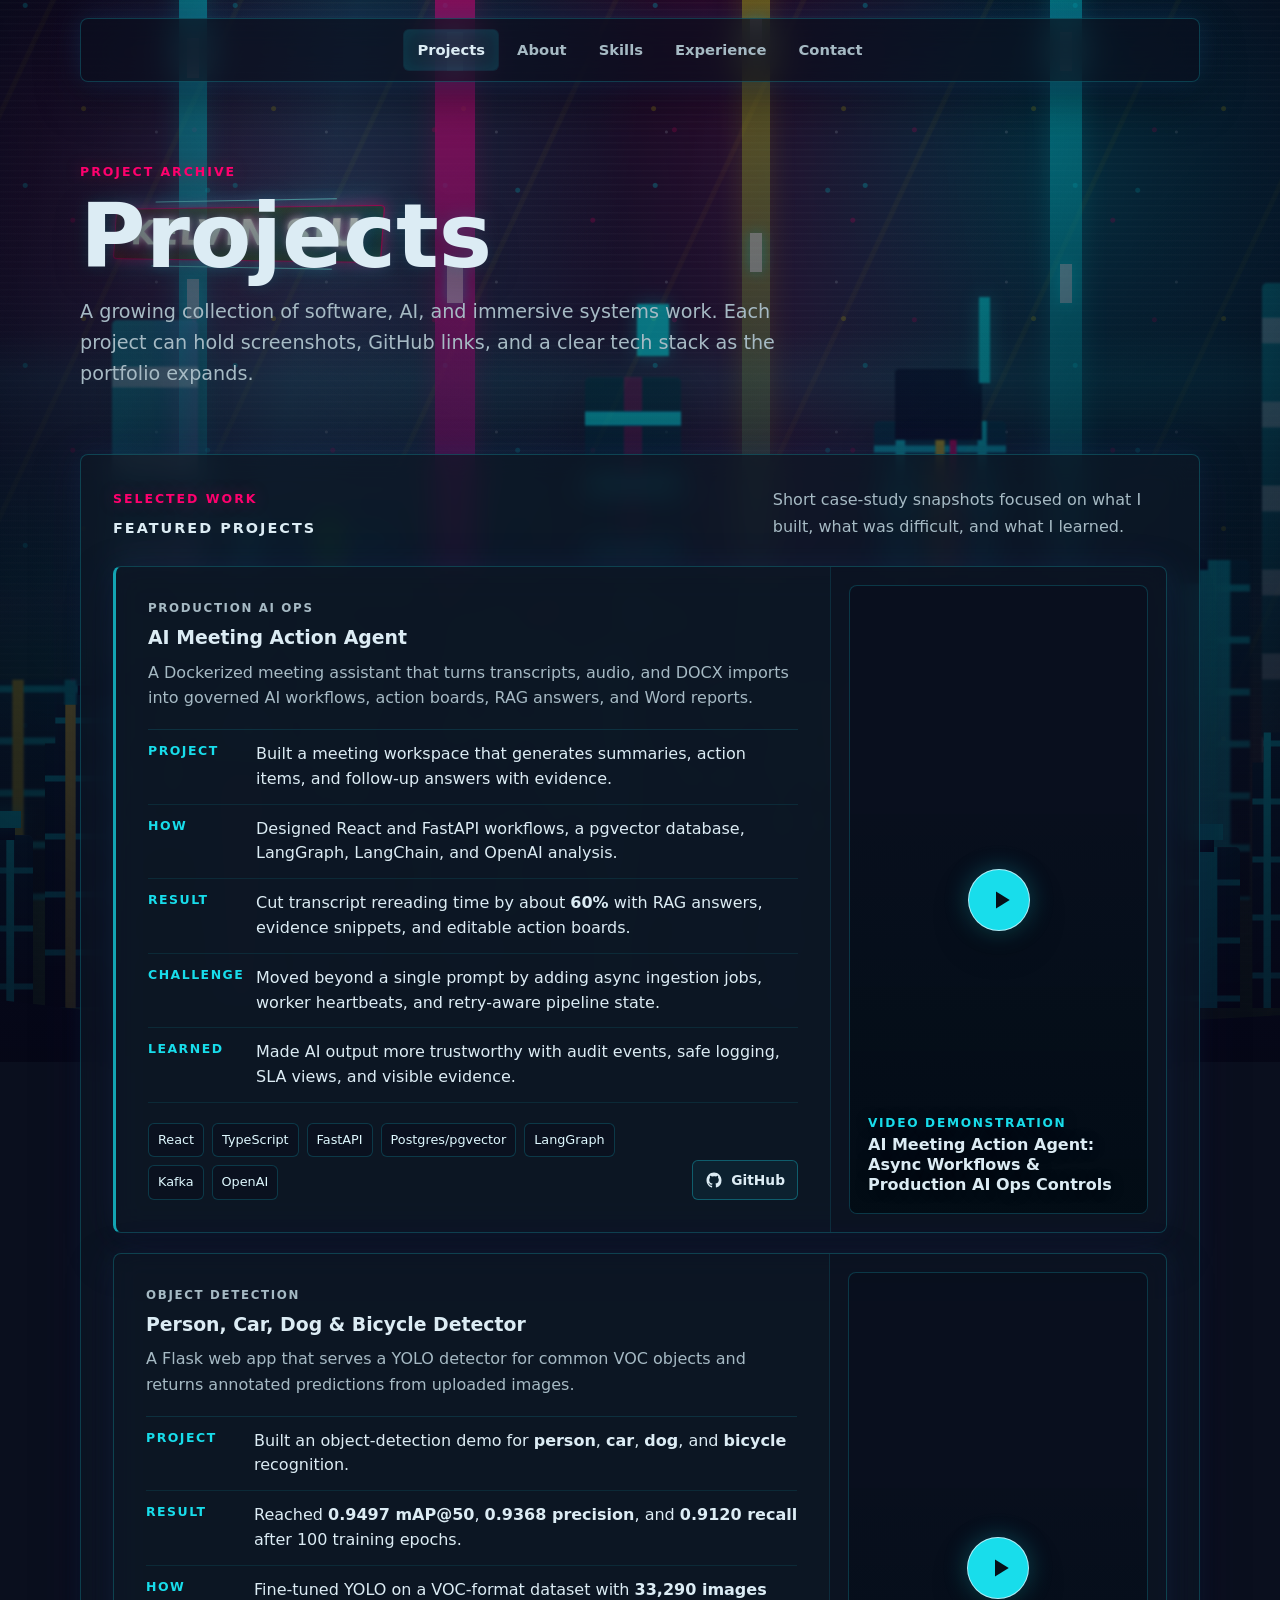
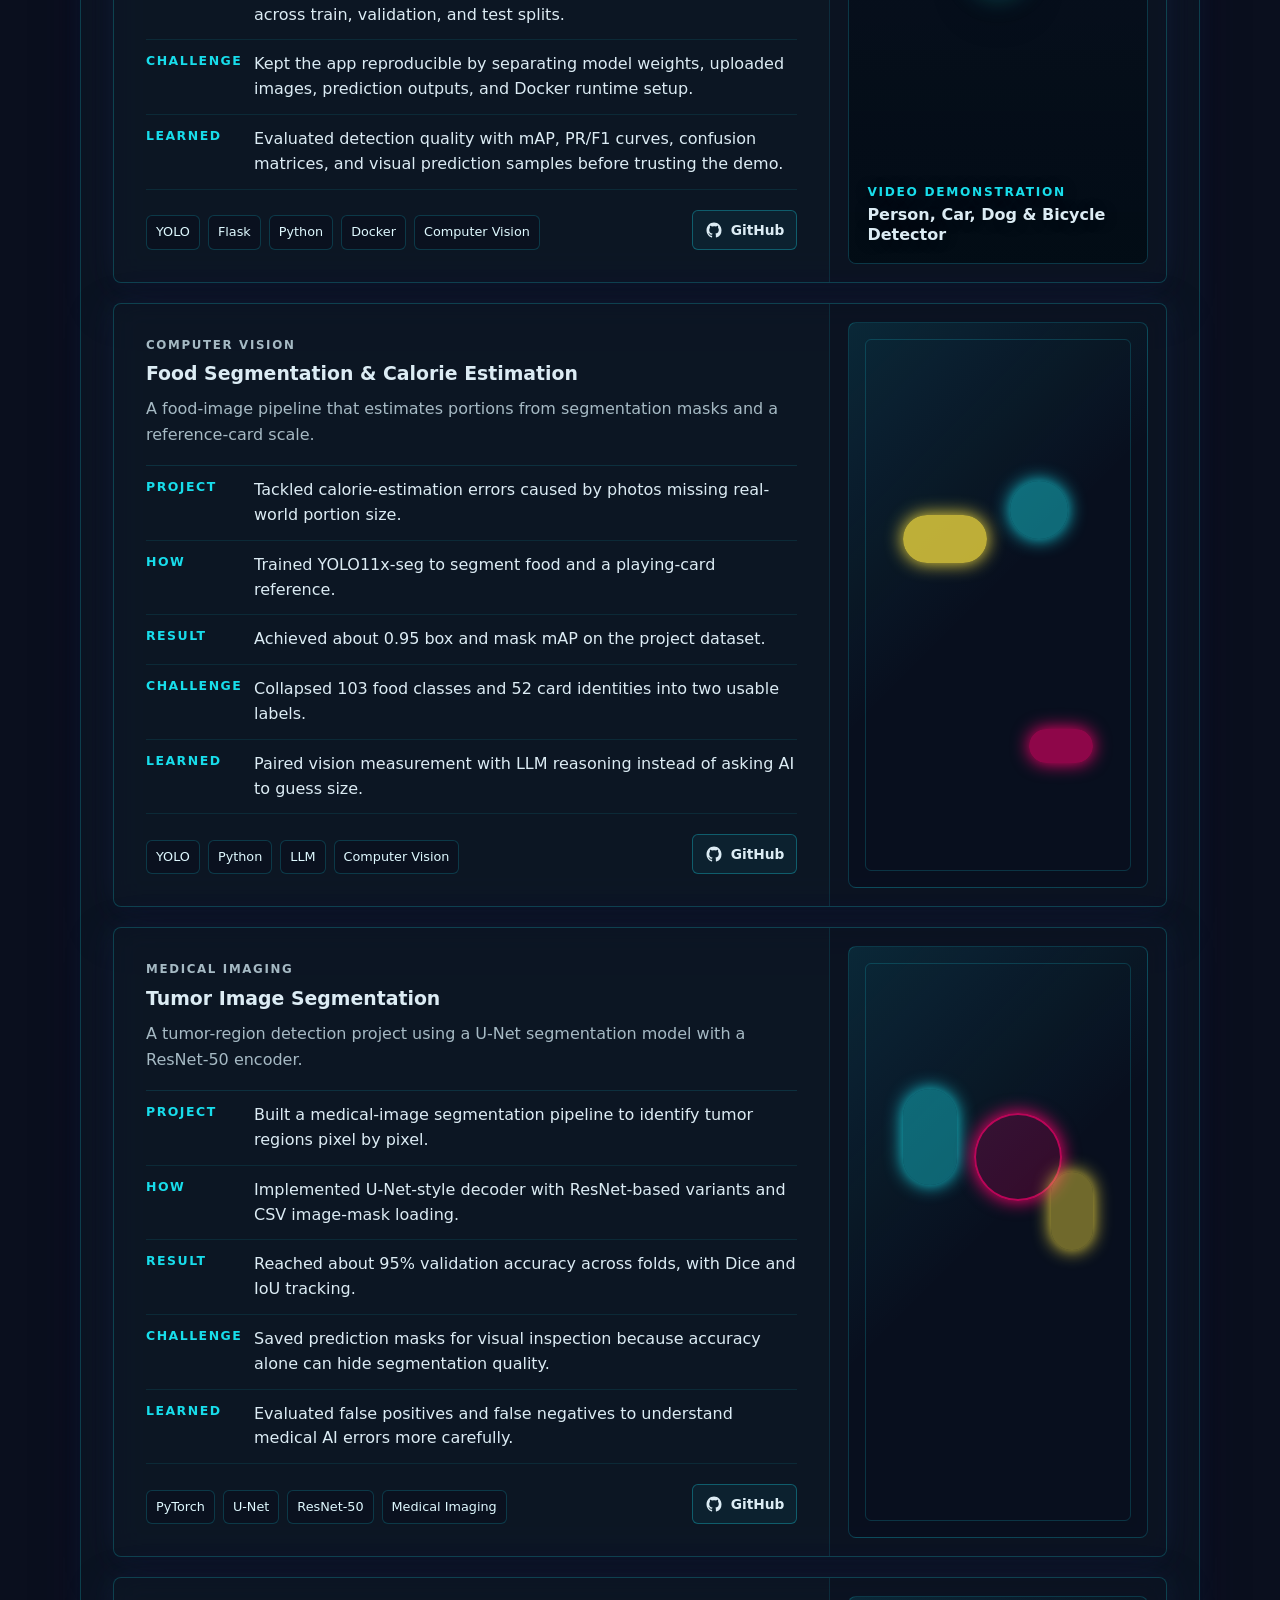
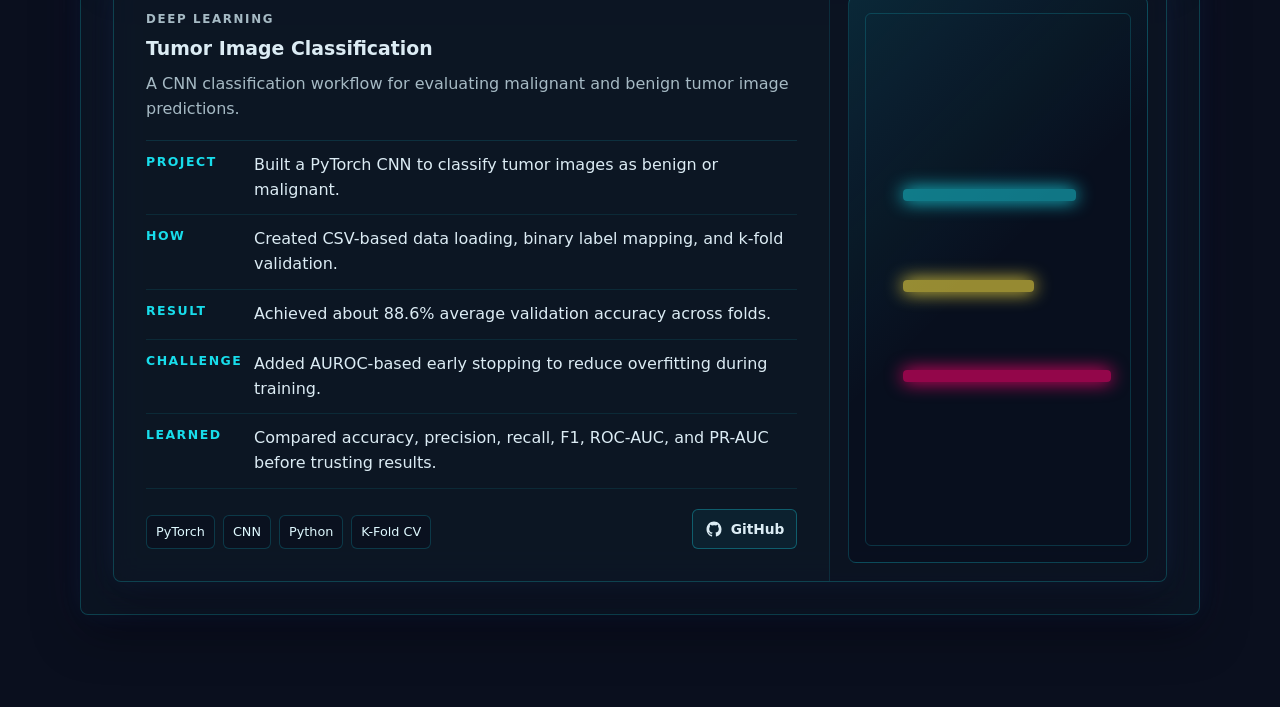
==== commit f5c29a94: "Restyle portfolio and split CSS" ====
--- a/projects.html
+++ b/projects.html
@@ -4,7 +4,8 @@
   <meta charset="UTF-8">
   <meta name="viewport" content="width=device-width, initial-scale=1.0">
   <title>Kelvin Siu | Projects</title>
-  <link rel="stylesheet" href="styles.css">
+  <link rel="stylesheet" href="theme.css">
+  <link rel="stylesheet" href="projects.css">
 </head>
 <body>
   <div class="scene" aria-hidden="true">
@@ -90,26 +91,28 @@
       <div class="project-grid project-grid-wide">
         <article class="project-card">
           <div class="project-body">
-            <p class="project-kicker">AI automation</p>
+            <p class="project-kicker">Production AI ops</p>
             <h3>AI Meeting Action Agent</h3>
             <p class="project-summary">
-              A full-stack meeting assistant that turns audio transcripts into private
-              summaries, action items, risks, and Word reports.
-            </p>
-            <ul class="project-points project-story">
-              <li><strong>Built</strong><span>FastAPI routes for auth, transcription, meeting history, action CRUD, and exports.</span></li>
-              <li><strong>Approach</strong><span>Split GPT calls for summaries and action extraction so task boards stayed cleaner.</span></li>
-              <li><strong>Challenge</strong><span>Balanced flexible AI output with predictable saved database state.</span></li>
-              <li><strong>Learned</strong><span>AI products work better when outputs are reviewable instead of fully automatic.</span></li>
+              A Dockerized meeting assistant that turns transcripts, audio, and DOCX
+              imports into governed AI workflows, action boards, RAG answers, and Word reports.
+            </p>
+            <ul class="project-points project-story">
+              <li><strong>Project</strong><span>Built a meeting workspace that generates summaries, action items, and follow-up answers with evidence.</span></li>
+              <li><strong>How</strong><span>Designed React and FastAPI workflows, a pgvector database, LangGraph, LangChain, and OpenAI analysis.</span></li>
+              <li><strong>Result</strong><span>Cut transcript rereading time by about <b>60%</b> with RAG answers, evidence snippets, and editable action boards.</span></li>
+              <li><strong>Challenge</strong><span>Moved beyond a single prompt by adding async ingestion jobs, worker heartbeats, and retry-aware pipeline state.</span></li>
+              <li><strong>Learned</strong><span>Made AI output more trustworthy with audit events, safe logging, SLA views, and visible evidence.</span></li>
             </ul>
             <div class="project-footer">
               <div class="project-meta">
                 <span>React</span>
                 <span>TypeScript</span>
                 <span>FastAPI</span>
-                <span>SQLite</span>
+                <span>Postgres/pgvector</span>
+                <span>LangGraph</span>
+                <span>Kafka</span>
                 <span>OpenAI</span>
-                <span>JWT</span>
               </div>
               <a class="github-link" href="https://github.com/TzciSiv/ai-meeting-action-agent" target="_blank" rel="noreferrer" aria-label="Open AI Meeting Action Agent on GitHub">
                 <svg viewBox="0 0 24 24" aria-hidden="true">
@@ -120,7 +123,7 @@
             </div>
           </div>
           <div class="project-visual">
-            <a class="project-video-link" href="https://www.youtube.com/watch?v=7KSfB6dQjrE" target="_blank" rel="noreferrer" aria-label="Watch Video Demonstration: AI Meeting Action Agent Walkthrough on YouTube">
+            <a class="project-video-link" href="https://www.youtube.com/watch?v=N-ZjkUryrOc" target="_blank" rel="noreferrer" aria-label="Watch Video Demonstration: AI Meeting Action Agent: Async Workflows &amp; Production AI Ops Controls on YouTube">
               <span class="video-thumb" aria-hidden="true"></span>
               <span class="video-play" aria-hidden="true">
                 <svg viewBox="0 0 24 24">
@@ -129,7 +132,7 @@
               </span>
               <span class="video-copy">
                 <span>Video Demonstration</span>
-                AI Meeting Action Agent Walkthrough
+                AI Meeting Action Agent: Async Workflows &amp; Production AI Ops Controls
               </span>
             </a>
           </div>
@@ -137,17 +140,65 @@
 
         <article class="project-card">
           <div class="project-body">
+            <p class="project-kicker">Object detection</p>
+            <h3>Person, Car, Dog &amp; Bicycle Detector</h3>
+            <p class="project-summary">
+              A Flask web app that serves a YOLO detector for common VOC objects and
+              returns annotated predictions from uploaded images.
+            </p>
+            <ul class="project-points project-story">
+              <li><strong>Project</strong><span>Built an object-detection demo for <b>person</b>, <b>car</b>, <b>dog</b>, and <b>bicycle</b> recognition.</span></li>
+              <li><strong>Result</strong><span>Reached <b>0.9497 mAP@50</b>, <b>0.9368 precision</b>, and <b>0.9120 recall</b> after 100 training epochs.</span></li>
+              <li><strong>How</strong><span>Fine-tuned YOLO on a VOC-format dataset with <b>33,290 images</b> across train, validation, and test splits.</span></li>
+              <li><strong>Challenge</strong><span>Kept the app reproducible by separating model weights, uploaded images, prediction outputs, and Docker runtime setup.</span></li>
+              <li><strong>Learned</strong><span>Evaluated detection quality with mAP, PR/F1 curves, confusion matrices, and visual prediction samples before trusting the demo.</span></li>
+            </ul>
+            <div class="project-footer">
+              <div class="project-meta">
+                <span>YOLO</span>
+                <span>Flask</span>
+                <span>Python</span>
+                <span>Docker</span>
+                <span>Computer Vision</span>
+              </div>
+              <a class="github-link" href="https://github.com/TzciSiv/Person-Car-Dog-Bicycle-Detector/tree/main" target="_blank" rel="noreferrer" aria-label="Open Person, Car, Dog and Bicycle Detector on GitHub">
+                <svg viewBox="0 0 24 24" aria-hidden="true">
+                  <path d="M12 2C6.48 2 2 6.58 2 12.24c0 4.52 2.87 8.36 6.84 9.72.5.1.68-.22.68-.49 0-.24-.01-1.05-.01-1.9-2.78.62-3.37-1.22-3.37-1.22-.45-1.18-1.11-1.49-1.11-1.49-.91-.64.07-.63.07-.63 1 .07 1.53 1.06 1.53 1.06.9 1.57 2.35 1.12 2.93.85.09-.67.35-1.12.63-1.38-2.22-.26-4.55-1.14-4.55-5.05 0-1.12.39-2.03 1.03-2.75-.1-.26-.45-1.3.1-2.71 0 0 .84-.28 2.75 1.05A9.32 9.32 0 0 1 12 6.97c.85 0 1.7.12 2.5.35 1.91-1.33 2.75-1.05 2.75-1.05.55 1.41.2 2.45.1 2.71.64.72 1.03 1.63 1.03 2.75 0 3.92-2.34 4.79-4.57 5.04.36.32.68.94.68 1.9 0 1.37-.01 2.47-.01 2.8 0 .27.18.59.69.49A10.1 10.1 0 0 0 22 12.24C22 6.58 17.52 2 12 2Z"></path>
+                </svg>
+                GitHub
+              </a>
+            </div>
+          </div>
+          <div class="project-visual">
+            <a class="project-video-link" href="https://www.youtube.com/watch?v=2yfvwid7otA" target="_blank" rel="noreferrer" aria-label="Watch Video Demonstration: Person, Car, Dog and Bicycle Detector on YouTube">
+              <span class="video-thumb" style="--video-thumb: url('https://img.youtube.com/vi/2yfvwid7otA/hqdefault.jpg');" aria-hidden="true"></span>
+              <span class="video-play" aria-hidden="true">
+                <svg viewBox="0 0 24 24">
+                  <path d="M8 5.14v13.72L19 12 8 5.14Z"></path>
+                </svg>
+              </span>
+              <span class="video-copy">
+                <span>Video Demonstration</span>
+                Person, Car, Dog &amp; Bicycle Detector
+              </span>
+            </a>
+          </div>
+        </article>
+
+        <article class="project-card">
+          <div class="project-body">
             <p class="project-kicker">Computer vision</p>
-            <h3>Food Segmentation & Calorie Estimation</h3>
+            <h3>Food Segmentation &amp; Calorie Estimation</h3>
             <p class="project-summary">
               A food-image pipeline that estimates portions from segmentation masks and
               a reference-card scale.
             </p>
             <ul class="project-points project-story">
-              <li><strong>Built</strong><span>A YOLO segmentation workflow for single-image food portion estimation.</span></li>
-              <li><strong>Contribution</strong><span>Created a custom dataset and manually labeled food masks for training.</span></li>
-              <li><strong>Result</strong><span>Reached about 0.95 mask mAP on the project dataset.</span></li>
-              <li><strong>Learned</strong><span>Model accuracy and real calorie accuracy need separate validation.</span></li>
+              <li><strong>Project</strong><span>Tackled calorie-estimation errors caused by photos missing real-world portion size.</span></li>
+              <li><strong>How</strong><span>Trained YOLO11x-seg to segment food and a playing-card reference.</span></li>
+              <li><strong>Result</strong><span>Achieved about 0.95 box and mask mAP on the project dataset.</span></li>
+              <li><strong>Challenge</strong><span>Collapsed 103 food classes and 52 card identities into two usable labels.</span></li>
+              <li><strong>Learned</strong><span>Paired vision measurement with LLM reasoning instead of asking AI to guess size.</span></li>
             </ul>
             <div class="project-footer">
               <div class="project-meta">
@@ -182,10 +233,11 @@
               ResNet-50 encoder.
             </p>
             <ul class="project-points project-story">
-              <li><strong>Built</strong><span>A PyTorch preprocessing and training pipeline for medical image masks.</span></li>
-              <li><strong>Result</strong><span>Reached about 95% region-identification accuracy on the project dataset.</span></li>
-              <li><strong>Challenge</strong><span>Segmentation quality depended heavily on label consistency and image quality.</span></li>
-              <li><strong>Learned</strong><span>Medical AI metrics need careful interpretation beyond headline accuracy.</span></li>
+              <li><strong>Project</strong><span>Built a medical-image segmentation pipeline to identify tumor regions pixel by pixel.</span></li>
+              <li><strong>How</strong><span>Implemented U-Net-style decoder with ResNet-based variants and CSV image-mask loading.</span></li>
+              <li><strong>Result</strong><span>Reached about 95% validation accuracy across folds, with Dice and IoU tracking.</span></li>
+              <li><strong>Challenge</strong><span>Saved prediction masks for visual inspection because accuracy alone can hide segmentation quality.</span></li>
+              <li><strong>Learned</strong><span>Evaluated false positives and false negatives to understand medical AI errors more carefully.</span></li>
             </ul>
             <div class="project-footer">
               <div class="project-meta">
@@ -220,10 +272,11 @@
               image predictions.
             </p>
             <ul class="project-points project-story">
-              <li><strong>Built</strong><span>Preprocessing, loading, and k-fold cross-validation workflows in PyTorch.</span></li>
-              <li><strong>Result</strong><span>Achieved about 90% classification accuracy during model evaluation.</span></li>
-              <li><strong>Challenge</strong><span>Preventing overfitting mattered more than adding model complexity.</span></li>
-              <li><strong>Learned</strong><span>Validation design is stronger evidence than a single final accuracy number.</span></li>
+              <li><strong>Project</strong><span>Built a PyTorch CNN to classify tumor images as benign or malignant.</span></li>
+              <li><strong>How</strong><span>Created CSV-based data loading, binary label mapping, and k-fold validation.</span></li>
+              <li><strong>Result</strong><span>Achieved about 88.6% average validation accuracy across folds.</span></li>
+              <li><strong>Challenge</strong><span>Added AUROC-based early stopping to reduce overfitting during training.</span></li>
+              <li><strong>Learned</strong><span>Compared accuracy, precision, recall, F1, ROC-AUC, and PR-AUC before trusting results.</span></li>
             </ul>
             <div class="project-footer">
               <div class="project-meta">
--- a/theme.css
+++ b/theme.css
@@ -0,0 +1,645 @@
+/* Shared theme, navigation, animated city background, and reusable layout primitives. */
+
+:root {
+  --ink: #dcecf4;
+  --muted: #a6bac4;
+  --cyan: #18ddeb;
+  --lime: #fee440;
+  --magenta: #ff006e;
+  --night: #0a0f1e;
+  --panel: rgba(13, 23, 38, 0.7);
+  --panel-border: rgba(24, 221, 235, 0.22);
+  --accent-soft: rgba(24, 221, 235, 0.1);
+  --city-cyan: #00f5ff;
+  --city-lime: #f8e602;
+  --city-magenta: #ff006e;
+  --city-purple: #772289;
+  --scroll-depth: 0px;
+}
+
+* {
+  box-sizing: border-box;
+}
+
+html {
+  scroll-behavior: smooth;
+}
+
+body {
+  min-height: 100vh;
+  margin: 0;
+  color: var(--ink);
+  font-family: Inter, ui-sans-serif, system-ui, -apple-system, BlinkMacSystemFont, "Segoe UI", sans-serif;
+  line-height: 1.6;
+  background: var(--night);
+  overflow-x: hidden;
+}
+
+a {
+  color: inherit;
+  text-decoration-color: rgba(24, 221, 235, 0.62);
+  text-underline-offset: 4px;
+}
+
+.site-header {
+  position: fixed;
+  top: 18px;
+  left: 50%;
+  z-index: 30;
+  display: flex;
+  align-items: center;
+  width: min(1120px, calc(100% - 32px));
+  padding: 10px;
+  border: 1px solid rgba(24, 221, 235, 0.22);
+  border-radius: 8px;
+  background: rgba(10, 15, 30, 0.66);
+  box-shadow:
+    0 0 24px rgba(24, 221, 235, 0.1),
+    0 0 38px rgba(131, 56, 236, 0.08),
+    0 18px 44px rgba(2, 4, 12, 0.42);
+  transform: translateX(-50%);
+  backdrop-filter: blur(18px);
+  transition: border-color 220ms ease, background 220ms ease, box-shadow 220ms ease;
+}
+
+.site-header.is-scrolled {
+  border-color: rgba(255, 0, 110, 0.32);
+  background: rgba(10, 15, 30, 0.78);
+  box-shadow:
+    0 0 30px rgba(255, 0, 110, 0.12),
+    0 18px 48px rgba(2, 4, 12, 0.5);
+}
+
+.site-nav {
+  display: flex;
+  width: 100%;
+  align-items: center;
+  justify-content: center;
+  gap: 4px;
+  white-space: nowrap;
+}
+
+.site-nav a {
+  padding: 8px 13px;
+  border: 1px solid transparent;
+  border-radius: 6px;
+  color: var(--muted);
+  background: transparent;
+  font-size: 0.92rem;
+  font-weight: 800;
+  text-align: center;
+  text-decoration: none;
+  transition: color 180ms ease, background 180ms ease, border-color 180ms ease;
+}
+
+.site-nav a.is-active,
+.site-header.is-scrolled .site-nav a.is-active {
+  color: var(--ink);
+  background: var(--accent-soft);
+  box-shadow: inset 0 0 16px rgba(24, 221, 235, 0.1);
+}
+
+.site-nav a:hover {
+  border-color: rgba(24, 221, 235, 0.38);
+  color: var(--ink);
+  background: rgba(255, 0, 110, 0.1);
+}
+
+.scene {
+  position: fixed;
+  top: -13vh;
+  right: 0;
+  bottom: -18vh;
+  left: 0;
+  z-index: -2;
+  overflow: hidden;
+  contain: paint;
+  background:
+    radial-gradient(circle at 50% 86%, rgba(248, 230, 2, 0.58), transparent 27%),
+    radial-gradient(circle at 18% 32%, rgba(255, 0, 110, 0.28), transparent 30%),
+    radial-gradient(circle at 84% 26%, rgba(0, 245, 255, 0.22), transparent 28%),
+    linear-gradient(180deg, #050717 0%, #081a2f 34%, #073b46 62%, #365d1f 100%);
+  transform: translate3d(0, calc(var(--scroll-depth) * -1), 0);
+  will-change: transform;
+}
+
+.scene::before {
+  content: "";
+  position: absolute;
+  inset: -20%;
+  z-index: 0;
+  background:
+    linear-gradient(100deg, transparent 18%, rgba(0, 245, 255, 0.18), transparent 47%),
+    linear-gradient(260deg, transparent 28%, rgba(255, 0, 110, 0.18), transparent 58%),
+    repeating-linear-gradient(115deg, transparent 0 86px, rgba(248, 230, 2, 0.055) 88px 91px, transparent 93px 170px);
+  animation: hazeShift 18s ease-in-out infinite alternate;
+  pointer-events: none;
+  will-change: transform;
+}
+
+.scene::after {
+  content: "";
+  position: absolute;
+  inset: 0;
+  z-index: 8;
+  background:
+    radial-gradient(circle at 50% 16%, transparent 0 25%, rgba(6, 7, 23, 0.28) 46%, rgba(6, 7, 23, 0.74) 100%),
+    linear-gradient(180deg, rgba(5, 7, 23, 0.18), rgba(5, 7, 23, 0.68));
+  pointer-events: none;
+}
+
+.aurora {
+  position: absolute;
+  left: -10%;
+  right: -10%;
+  bottom: 0;
+  z-index: 0;
+  height: 45vh;
+  background:
+    radial-gradient(ellipse at 42% 62%, rgba(248, 230, 2, 0.44), transparent 56%),
+    radial-gradient(ellipse at 64% 36%, rgba(255, 0, 110, 0.28), transparent 58%),
+    radial-gradient(ellipse at center, rgba(0, 245, 255, 0.28), transparent 68%);
+  filter: blur(18px);
+  animation: auroraPulse 8s ease-in-out infinite;
+  will-change: opacity, transform;
+}
+
+.scan-glow {
+  position: absolute;
+  inset: 0;
+  z-index: 1;
+  background:
+    linear-gradient(180deg, transparent 0 38%, rgba(0, 245, 255, 0.16) 42%, transparent 47%),
+    linear-gradient(180deg, transparent 0 59%, rgba(255, 0, 110, 0.1) 61%, transparent 65%),
+    repeating-linear-gradient(180deg, rgba(234, 247, 255, 0.06) 0 1px, transparent 2px 7px);
+  mix-blend-mode: screen;
+  opacity: 0.55;
+  animation: scanSweep 9s linear infinite;
+  pointer-events: none;
+  will-change: transform;
+}
+
+.data-rain {
+  position: absolute;
+  inset: -30vh 0 0;
+  z-index: 1;
+  opacity: 0.42;
+  background:
+    radial-gradient(circle at 12% 18%, rgba(0, 245, 255, 0.7) 0 2px, transparent 3px),
+    radial-gradient(circle at 28% 64%, rgba(255, 0, 110, 0.62) 0 2px, transparent 3px),
+    radial-gradient(circle at 44% 36%, rgba(248, 230, 2, 0.58) 0 2px, transparent 3px),
+    radial-gradient(circle at 67% 22%, rgba(0, 245, 255, 0.62) 0 2px, transparent 3px),
+    radial-gradient(circle at 81% 72%, rgba(255, 0, 110, 0.54) 0 2px, transparent 3px),
+    radial-gradient(circle at 92% 46%, rgba(234, 247, 255, 0.48) 0 1px, transparent 2px);
+  background-size: 210px 180px, 260px 230px, 190px 210px, 310px 260px, 240px 190px, 170px 150px;
+  mask-image: linear-gradient(180deg, transparent 0%, #000 18%, #000 72%, transparent 100%);
+  animation: particleDrift 14s ease-in-out infinite alternate;
+  pointer-events: none;
+  will-change: transform, opacity;
+}
+
+.traffic-lanes,
+.holo-pulses {
+  position: absolute;
+  inset: 0;
+  z-index: 2;
+  overflow: hidden;
+  pointer-events: none;
+}
+
+.flyer {
+  position: absolute;
+  left: -16vw;
+  width: clamp(54px, 7vw, 118px);
+  height: 3px;
+  border-radius: 999px;
+  background: linear-gradient(90deg, transparent, rgba(0, 245, 255, 0.22), var(--city-cyan) 62%, var(--city-magenta));
+  box-shadow: 0 0 18px rgba(0, 245, 255, 0.62), 0 0 30px rgba(255, 0, 110, 0.36);
+  opacity: 0;
+  transform: translate3d(0, 0, 0) skewX(-14deg);
+  animation: flyerMove 13s linear infinite;
+  will-change: transform, opacity;
+}
+
+.flyer::after {
+  content: "";
+  position: absolute;
+  top: -3px;
+  right: -2px;
+  width: 8px;
+  height: 8px;
+  border-radius: 50%;
+  background: var(--city-lime);
+  box-shadow: 0 0 18px var(--city-lime);
+}
+
+.f1 { top: 22%; animation-delay: -1s; }
+.f2 { top: 34%; width: clamp(38px, 5vw, 82px); animation-duration: 16s; animation-delay: -7s; }
+.f3 { top: 49%; width: clamp(62px, 8vw, 130px); animation-duration: 18s; animation-delay: -11s; }
+.f4 { top: 58%; width: clamp(42px, 5vw, 90px); animation-duration: 14s; animation-delay: -4s; }
+.f5 { top: 70%; width: clamp(52px, 6vw, 110px); animation-duration: 20s; animation-delay: -14s; }
+
+.pulse {
+  position: absolute;
+  width: clamp(56px, 7vw, 112px);
+  aspect-ratio: 1;
+  border: 1px solid rgba(0, 245, 255, 0.62);
+  border-radius: 50%;
+  box-shadow: inset 0 0 18px rgba(0, 245, 255, 0.14), 0 0 22px rgba(0, 245, 255, 0.3);
+  opacity: 0;
+  animation: holoPulse 6s ease-out infinite;
+  will-change: transform, opacity;
+}
+
+.pulse::before,
+.pulse::after {
+  content: "";
+  position: absolute;
+  inset: 28%;
+  border: 1px solid rgba(255, 0, 110, 0.54);
+  border-radius: 50%;
+}
+
+.pulse::after {
+  inset: 46%;
+  background: rgba(248, 230, 2, 0.58);
+  box-shadow: 0 0 18px rgba(248, 230, 2, 0.62);
+}
+
+.p1 { left: 22%; top: 48%; animation-delay: -1s; }
+.p2 { left: 63%; top: 36%; animation-delay: -3.4s; }
+.p3 { left: 78%; top: 58%; animation-delay: -5s; }
+
+.name-sign {
+  position: absolute;
+  top: 36vh;
+  left: clamp(24px, 8vw, 120px);
+  z-index: 4;
+  padding: 7px 18px 9px;
+  border: 1px solid rgba(255, 0, 110, 0.86);
+  border-radius: 4px;
+  color: #fffef2;
+  font-size: clamp(1.1rem, 2.8vw, 2.6rem);
+  font-weight: 800;
+  letter-spacing: 0.04em;
+  line-height: 1;
+  text-transform: uppercase;
+  background:
+    linear-gradient(90deg, rgba(255, 0, 110, 0.26), rgba(248, 230, 2, 0.2), rgba(0, 245, 255, 0.16)),
+    rgba(5, 7, 23, 0.58);
+  box-shadow:
+    0 0 16px rgba(255, 0, 110, 0.72),
+    0 0 30px rgba(0, 245, 255, 0.45),
+    inset 0 0 20px rgba(248, 230, 2, 0.2);
+  text-shadow:
+    0 0 7px #ffffff,
+    0 0 16px var(--city-magenta),
+    0 0 28px var(--city-cyan);
+  transform: perspective(420px) rotateY(-13deg) skewX(-4deg);
+  animation: signFlicker 5.4s steps(2, end) infinite;
+  pointer-events: none;
+}
+
+.name-sign::before,
+.name-sign::after {
+  content: "";
+  position: absolute;
+  left: 16%;
+  right: 16%;
+  height: 1px;
+  background: rgba(125, 255, 250, 0.84);
+  box-shadow: 0 0 10px rgba(0, 245, 255, 0.82);
+}
+
+.name-sign::before { top: -8px; }
+.name-sign::after { bottom: -8px; }
+
+.beam {
+  position: absolute;
+  top: -2vh;
+  bottom: 30vh;
+  z-index: 2;
+  width: clamp(18px, 2.2vw, 36px);
+  background: linear-gradient(180deg, rgba(0, 245, 255, 0.82), rgba(0, 245, 255, 0.24));
+  box-shadow: 0 0 28px rgba(0, 245, 255, 0.28);
+  opacity: 0.8;
+  animation: beamDrift 10s ease-in-out infinite alternate;
+  will-change: transform, opacity;
+}
+
+.beam::before,
+.beam::after {
+  content: "";
+  position: absolute;
+  left: 30%;
+  width: 40%;
+  height: 4.4vh;
+  background: rgba(234, 247, 255, 0.6);
+  box-shadow: 0 0 14px rgba(0, 245, 255, 0.48);
+  animation: lightBlink 3.6s steps(2, end) infinite;
+}
+
+.beam::before { top: 18%; }
+.beam::after { top: 43%; animation-delay: 1.4s; }
+.beam-one { left: 14%; bottom: 26vh; }
+.beam-two { left: 34%; width: clamp(24px, 3.1vw, 48px); animation-delay: -2s; }
+.beam-three { left: 58%; bottom: 38vh; animation-delay: -4s; }
+.beam-four { left: 82%; width: clamp(20px, 2.5vw, 42px); animation-delay: -6s; }
+.beam-two {
+  background: linear-gradient(180deg, rgba(255, 0, 110, 0.74), rgba(119, 34, 137, 0.24));
+  background-color: var(--city-purple);
+  box-shadow: 0 0 28px rgba(255, 0, 110, 0.28);
+}
+.beam-three {
+  background: linear-gradient(180deg, rgba(248, 230, 2, 0.64), rgba(0, 245, 255, 0.2));
+  box-shadow: 0 0 28px rgba(248, 230, 2, 0.24);
+}
+
+.skyline {
+  position: absolute;
+  right: -5vw;
+  bottom: 6vh;
+  left: -5vw;
+  z-index: 3;
+  display: flex;
+  height: 64vh;
+  align-items: flex-end;
+  gap: clamp(7px, 0.95vw, 18px);
+}
+
+.skyline-back {
+  bottom: 18vh;
+  z-index: 2;
+  height: 70vh;
+  opacity: 0.68;
+  filter: blur(1px) saturate(1.18);
+}
+
+.skyline-front {
+  z-index: 4;
+}
+
+.tower,
+.block {
+  position: relative;
+  display: block;
+  flex: 1;
+  min-width: 42px;
+  border-radius: 5px 5px 0 0;
+  clip-path: var(--shape, none);
+  background:
+    var(--sign-layer, linear-gradient(transparent, transparent)),
+    var(--window-layer, linear-gradient(90deg, transparent 16%, var(--window-color, var(--city-cyan)) 17% 23%, transparent 24% 46%, var(--window-alt, var(--city-lime)) 47% 53%, transparent 54% 78%, var(--window-color, var(--city-cyan)) 79% 85%, transparent 86%)),
+    var(--stripe-layer, repeating-linear-gradient(180deg, transparent 0 24px, rgba(0, 245, 255, 0.9) 25px 31px, transparent 32px 52px)),
+    var(--face-layer, linear-gradient(180deg, #074254, #031e34 58%, #020c1c));
+  background-size: 100% 100%, 100% 78%, 100% 100%, 100% 100%;
+  box-shadow: inset 0 1px rgba(255, 255, 255, 0.06), 0 18px 38px rgba(0, 20, 24, 0.28);
+}
+
+.block {
+  background:
+    var(--sign-layer, linear-gradient(transparent, transparent)),
+    var(--window-layer, linear-gradient(90deg, transparent 12%, var(--window-color, var(--city-cyan)) 13% 20%, transparent 21% 43%, var(--window-alt, var(--city-lime)) 44% 52%, transparent 53% 72%, var(--window-color, var(--city-cyan)) 73% 80%, transparent 81%)),
+    var(--stripe-layer, repeating-linear-gradient(180deg, transparent 0 32px, rgba(0, 245, 255, 0.82) 33px 38px, transparent 39px 58px)),
+    var(--face-layer, linear-gradient(180deg, #063d4e, #021a2e 68%, #010815));
+}
+
+.tower::before,
+.block::before {
+  content: "";
+  position: absolute;
+  top: var(--roof-top, -8%);
+  right: 18%;
+  left: 16%;
+  height: var(--roof-height, 11%);
+  border-radius: 4px 4px 0 0;
+  background: #06132a;
+}
+
+.tower::after,
+.block::after {
+  content: "";
+  position: absolute;
+  top: var(--cap-top, -14%);
+  right: 12%;
+  width: var(--cap-width, 18%);
+  height: var(--cap-height, 10%);
+  background: var(--city-cyan);
+  box-shadow: 0 0 20px rgba(0, 245, 255, 0.44);
+  animation: neonFlicker 4.8s steps(2, end) infinite;
+}
+
+.t1 { height: 38%; flex-grow: 0.72; --window-alt: #fee440; --cap-width: 42%; --shape: polygon(0 16%, 10% 16%, 10% 8%, 100% 8%, 100% 100%, 0 100%); --sign-layer: linear-gradient(90deg, transparent 15%, rgba(255, 0, 110, 0.95) 16% 29%, transparent 30%); }
+.t2 { height: 92%; flex-grow: 0.38; --roof-height: 0%; --cap-height: 0%; --window-layer: repeating-linear-gradient(180deg, transparent 0 46px, rgba(234, 247, 255, 0.58) 47px 67px, transparent 68px 88px); --stripe-layer: linear-gradient(90deg, rgba(0, 245, 255, 0.18), transparent 45%, rgba(255, 0, 110, 0.28)); --face-layer: linear-gradient(180deg, rgba(0, 245, 255, 0.54), rgba(7, 59, 70, 0.72) 56%, rgba(2, 12, 28, 0.92)); }
+.t3 { height: 61%; flex-grow: 0.9; --window-color: #00f5ff; --roof-top: -13%; --shape: polygon(0 17%, 14% 17%, 14% 0, 88% 0, 88% 8%, 100% 8%, 100% 100%, 0 100%); --window-layer: linear-gradient(90deg, transparent 12%, #00f5ff 13% 20%, transparent 21% 54%, #4bff21 55% 61%, transparent 62%); }
+.t4 { height: 48%; flex-grow: 0.64; --window-alt: #fee440; --cap-top: -20%; --cap-height: 16%; --sign-layer: radial-gradient(circle at 78% 2%, var(--city-magenta) 0 7%, transparent 8%); --shape: polygon(0 12%, 18% 12%, 18% 0, 100% 0, 100% 100%, 0 100%); }
+.t5 { height: 83%; flex-grow: 0.42; --roof-height: 0%; --cap-width: 34%; --window-layer: repeating-linear-gradient(180deg, transparent 0 34px, #00f5ff 35px 48px, transparent 49px 67px); --stripe-layer: linear-gradient(90deg, transparent 0 40%, rgba(255, 0, 110, 0.34) 41% 59%, transparent 60%); --face-layer: linear-gradient(180deg, #073b46, #031e34 60%, #020c1c); }
+.t6 { height: 35%; flex-grow: 0.74; --window-color: #00f5ff; --cap-width: 54%; --cap-height: 20%; --shape: polygon(0 22%, 10% 22%, 10% 8%, 80% 8%, 80% 0, 100% 0, 100% 100%, 0 100%); }
+.t7 { height: 76%; flex-grow: 0.58; --window-alt: #fee440; --roof-top: -11%; --roof-height: 15%; --cap-width: 8%; --cap-height: 18%; --cap-top: -26%; --sign-layer: linear-gradient(90deg, transparent 57%, var(--city-magenta) 58% 62%, transparent 63%); }
+.t8 { height: 54%; flex-grow: 1.02; --window-color: #00f5ff; --cap-width: 48%; --sign-layer: linear-gradient(90deg, transparent 68%, rgba(0, 245, 255, 0.9) 69% 91%, transparent 92%); --shape: polygon(0 20%, 12% 20%, 12% 7%, 78% 7%, 78% 0, 100% 0, 100% 100%, 0 100%); }
+.t9 { height: 98%; flex-grow: 0.36; --roof-height: 0%; --cap-height: 0%; --window-alt: #4bff21; --window-layer: repeating-linear-gradient(180deg, transparent 0 34px, rgba(234, 247, 255, 0.58) 35px 60px, transparent 61px 84px); --stripe-layer: linear-gradient(90deg, rgba(0, 245, 255, 0.16), transparent 50%, rgba(255, 0, 110, 0.22)); --face-layer: linear-gradient(180deg, rgba(0, 245, 255, 0.5), rgba(7, 59, 70, 0.64) 60%, rgba(2, 12, 28, 0.94)); }
+.b1 { height: 30%; flex-grow: 0.76; --window-alt: #fee440; --cap-width: 40%; --sign-layer: linear-gradient(90deg, transparent 8%, #00f5ff 9% 34%, transparent 35%); }
+.b2 { height: 56%; flex-grow: 1.18; --roof-top: -5%; --roof-height: 8%; --shape: polygon(0 18%, 7% 18%, 7% 6%, 22% 6%, 22% 0, 100% 0, 100% 100%, 0 100%); --window-layer: linear-gradient(90deg, transparent 13%, #fee440 14% 20%, transparent 21% 46%, #00f5ff 47% 53%, transparent 54% 80%, #fee440 81% 88%, transparent 89%); }
+.b3 { height: 42%; flex-grow: 0.62; --window-color: #00f5ff; --cap-top: -22%; --cap-height: 18%; --cap-width: 72%; --sign-layer: linear-gradient(90deg, transparent 19%, var(--city-magenta) 20% 68%, transparent 69%); }
+.b4 { height: 69%; flex-grow: 0.7; --window-alt: #fee440; --shape: polygon(0 12%, 12% 12%, 12% 0, 72% 0, 72% 7%, 100% 7%, 100% 100%, 0 100%); --stripe-layer: repeating-linear-gradient(180deg, transparent 0 19px, rgba(0, 245, 255, 0.88) 20px 25px, transparent 26px 39px); }
+.b5 { height: 36%; flex-grow: 1.08; --cap-height: 0%; --window-layer: linear-gradient(90deg, transparent 10%, #fee440 11% 23%, transparent 24% 50%, #00f5ff 51% 57%, transparent 58% 74%, #fee440 75% 87%, transparent 88%); --face-layer: linear-gradient(180deg, #073b46, #022537 55%, #020c1c); }
+.b6 { height: 63%; flex-grow: 0.82; --window-color: #00f5ff; --roof-top: -12%; --sign-layer: linear-gradient(90deg, transparent 42%, rgba(0, 245, 255, 0.95) 43% 72%, transparent 73%); }
+.b7 { height: 46%; flex-grow: 0.66; --window-alt: #4bff21; --cap-width: 36%; --shape: polygon(0 21%, 14% 21%, 14% 0, 100% 0, 100% 100%, 0 100%); --window-layer: repeating-linear-gradient(90deg, transparent 0 18px, rgba(0, 245, 255, 0.84) 19px 25px, transparent 26px 40px); }
+.b8 { height: 58%; flex-grow: 1; --roof-height: 7%; --sign-layer: linear-gradient(90deg, transparent 64%, #ff006e 65% 84%, transparent 85%); }
+.b9 { height: 34%; flex-grow: 0.54; --window-color: #00f5ff; --cap-top: -18%; --cap-height: 14%; --cap-width: 28%; --stripe-layer: repeating-linear-gradient(180deg, transparent 0 22px, #fee440 23px 30px, transparent 31px 44px); }
+.b10 { height: 73%; flex-grow: 0.78; --window-alt: #fee440; --roof-top: -9%; --roof-height: 12%; --shape: polygon(0 17%, 8% 17%, 8% 9%, 26% 9%, 26% 0, 88% 0, 88% 12%, 100% 12%, 100% 100%, 0 100%); }
+.b11 { height: 28%; flex-grow: 1.16; --window-color: #00f5ff; --cap-width: 28%; --window-layer: linear-gradient(90deg, transparent 15%, #00f5ff 16% 23%, transparent 24% 35%, #4bff21 36% 46%, transparent 47% 72%, #00f5ff 73% 84%, transparent 85%); }
+.b12 { height: 52%; flex-grow: 0.72; --window-alt: #4bff21; --cap-height: 0%; --shape: polygon(0 18%, 12% 18%, 12% 8%, 72% 8%, 72% 0, 100% 0, 100% 100%, 0 100%); --sign-layer: linear-gradient(90deg, transparent 58%, #00f5ff 59% 87%, transparent 88%); }
+
+.foreground {
+  position: absolute;
+  right: -5vw;
+  bottom: -1vh;
+  left: -5vw;
+  z-index: 5;
+  height: 15vh;
+  background: linear-gradient(180deg, #06132a 0%, #020713 100%);
+  clip-path: polygon(0 42%, 10% 54%, 22% 72%, 36% 82%, 50% 40%, 61% 68%, 72% 54%, 83% 66%, 100% 56%, 100% 100%, 0 100%);
+}
+
+.resume-shell {
+  width: min(1120px, calc(100% - 32px));
+  margin: 0 auto;
+  padding: 118px 0 72px;
+}
+
+.eyebrow {
+  margin: 0 0 12px;
+  color: var(--magenta);
+  font-size: 0.78rem;
+  font-weight: 900;
+  letter-spacing: 0.16em;
+  text-transform: uppercase;
+  text-shadow: 0 0 16px rgba(255, 0, 110, 0.35);
+}
+
+h1,
+h2,
+h3,
+p {
+  margin-top: 0;
+}
+
+h1 {
+  max-width: 720px;
+  margin-bottom: 18px;
+  color: var(--ink);
+  font-size: clamp(3rem, 7vw, 6.2rem);
+  line-height: 0.95;
+  text-shadow:
+    0 0 16px rgba(24, 221, 235, 0.14),
+    0 10px 34px rgba(0, 0, 0, 0.32);
+}
+
+h2 {
+  margin-bottom: 20px;
+  color: var(--ink);
+  font-size: 0.9rem;
+  letter-spacing: 0.14em;
+  text-transform: uppercase;
+}
+
+h3 {
+  margin-bottom: 2px;
+  color: var(--ink);
+  font-size: 1.18rem;
+  line-height: 1.25;
+}
+
+.panel {
+  margin-bottom: 20px;
+  padding: clamp(22px, 3vw, 32px);
+  border: 1px solid var(--panel-border);
+  border-radius: 8px;
+  background: var(--panel);
+  box-shadow:
+    0 0 24px rgba(24, 221, 235, 0.06),
+    0 0 42px rgba(131, 56, 236, 0.08),
+    0 18px 48px rgba(0, 0, 0, 0.34);
+  backdrop-filter: blur(14px);
+}
+
+@keyframes hazeShift {
+  from { transform: translate3d(-2%, -1%, 0) scale(1); }
+  to { transform: translate3d(2%, 1%, 0) scale(1.04); }
+}
+
+@keyframes auroraPulse {
+  0%, 100% { opacity: 0.75; transform: translate3d(0, 0, 0) scaleX(1); }
+  50% { opacity: 0.96; transform: translate3d(0, -8px, 0) scaleX(1.04); }
+}
+
+@keyframes scanSweep {
+  from { transform: translate3d(0, -58%, 0); }
+  to { transform: translate3d(0, 58%, 0); }
+}
+
+@keyframes particleDrift {
+  from { opacity: 0.28; transform: translate3d(-10px, -14px, 0); }
+  to { opacity: 0.48; transform: translate3d(18px, 20px, 0); }
+}
+
+@keyframes beamDrift {
+  from { transform: translate3d(-5px, 0, 0); opacity: 0.72; }
+  to { transform: translate3d(7px, 0, 0); opacity: 0.92; }
+}
+
+@keyframes flyerMove {
+  0% { opacity: 0; transform: translate3d(-12vw, 0, 0) skewX(-14deg); }
+  12%, 78% { opacity: 0.92; }
+  100% { opacity: 0; transform: translate3d(128vw, -8vh, 0) skewX(-14deg); }
+}
+
+@keyframes holoPulse {
+  0% { opacity: 0; transform: scale(0.45); }
+  18% { opacity: 0.62; }
+  100% { opacity: 0; transform: scale(1.42); }
+}
+
+@keyframes lightBlink {
+  0%, 45% { opacity: 0.45; }
+  46%, 100% { opacity: 0.95; }
+}
+
+@keyframes neonFlicker {
+  0%, 66%, 100% { opacity: 0.94; }
+  67%, 72% { opacity: 0.44; }
+  73%, 76% { opacity: 1; }
+}
+
+@keyframes signFlicker {
+  0%, 6%, 8%, 58%, 64%, 100% { opacity: 0.94; filter: brightness(1.08); }
+  7%, 59%, 62% { opacity: 0.55; filter: brightness(0.78); }
+  63% { opacity: 1; filter: brightness(1.35); }
+}
+
+@media (max-width: 760px) {
+
+  .site-header {
+    top: 10px;
+    width: calc(100% - 20px);
+    max-width: calc(100% - 20px);
+    overflow: hidden;
+  }
+
+  .site-nav {
+    justify-content: flex-start;
+    overflow-x: auto;
+    scrollbar-width: none;
+  }
+
+  .site-nav::-webkit-scrollbar {
+    display: none;
+  }
+
+  .site-nav a {
+    flex: 0 0 auto;
+    padding: 9px 11px;
+    font-size: 0.9rem;
+  }
+
+  .resume-shell {
+    width: min(100% - 24px, 1120px);
+    padding-top: 92px;
+  }
+
+  .beam {
+    width: 20px;
+  }
+
+  .beam-four,
+  .f4,
+  .f5,
+  .p3 {
+    display: none;
+  }
+
+  .name-sign {
+    top: 34vh;
+    left: 18px;
+    max-width: calc(100vw - 36px);
+    font-size: 1.28rem;
+  }
+
+  .skyline {
+    right: -22vw;
+    left: -22vw;
+  }
+
+}
+
+@media (prefers-reduced-motion: reduce) {
+  *,
+  *::before,
+  *::after {
+    animation-duration: 0.01ms !important;
+    animation-iteration-count: 1 !important;
+    scroll-behavior: auto !important;
+  }
+}
+
--- a/projects.css
+++ b/projects.css
@@ -0,0 +1,418 @@
+.project-page {
+  padding-top: 118px;
+}
+
+.page-hero {
+  display: flex;
+  min-height: auto;
+  flex-direction: column;
+  justify-content: center;
+  padding: 44px 0 46px;
+}
+
+.page-hero h1 {
+  margin-bottom: 18px;
+}
+
+.page-hero p:last-child {
+  max-width: 720px;
+  color: var(--muted);
+  font-size: clamp(1.02rem, 1.8vw, 1.2rem);
+}
+
+.projects-panel {
+  overflow: visible;
+}
+
+.projects-heading {
+  display: grid;
+  grid-template-columns: minmax(0, 1fr) minmax(280px, 0.62fr);
+  gap: 24px;
+  align-items: end;
+  margin-bottom: 26px;
+}
+
+.projects-heading .eyebrow {
+  margin-bottom: 8px;
+}
+
+.projects-heading h2 {
+  margin-bottom: 0;
+}
+
+.projects-heading > p {
+  margin: 0;
+  color: var(--muted);
+  line-height: 1.65;
+}
+
+.project-grid {
+  display: grid;
+  gap: 20px;
+}
+
+.project-grid-wide {
+  grid-template-columns: 1fr;
+}
+
+.project-card {
+  display: grid;
+  min-height: 100%;
+  grid-template-columns: minmax(0, 1fr) minmax(280px, 32%);
+  border: 1px solid var(--panel-border);
+  border-radius: 8px;
+  background: var(--panel);
+  box-shadow:
+    0 0 24px rgba(24, 221, 235, 0.06),
+    0 0 42px rgba(131, 56, 236, 0.08),
+    0 18px 46px rgba(0, 0, 0, 0.34);
+  overflow: hidden;
+  backdrop-filter: blur(14px);
+}
+
+.project-card:first-child {
+  border-left: 3px solid rgba(24, 221, 235, 0.72);
+}
+
+.project-body {
+  display: flex;
+  min-width: 0;
+  flex-direction: column;
+  padding: clamp(22px, 3vw, 32px);
+}
+
+.project-body p,
+.project-summary {
+  color: var(--muted);
+}
+
+.project-visual {
+  display: flex;
+  min-width: 0;
+  align-items: stretch;
+  padding: 18px;
+  border-left: 1px solid rgba(24, 221, 235, 0.13);
+  background: rgba(10, 15, 30, 0.3);
+}
+
+.project-video-link,
+.project-shot {
+  position: relative;
+  width: 100%;
+  min-height: 220px;
+  overflow: hidden;
+  border: 1px solid rgba(24, 221, 235, 0.2);
+  border-radius: 8px;
+  background: rgba(10, 15, 30, 0.56);
+}
+
+.project-video-link {
+  display: grid;
+  align-content: end;
+  color: var(--ink);
+  text-decoration: none;
+  transition: border-color 180ms ease, box-shadow 180ms ease;
+}
+
+.project-video-link:hover {
+  border-color: var(--cyan);
+  box-shadow: 0 0 22px rgba(24, 221, 235, 0.2), 0 16px 32px rgba(0, 0, 0, 0.3);
+}
+
+.video-thumb {
+  position: absolute;
+  inset: 0;
+  background:
+    linear-gradient(180deg, transparent 35%, rgba(1, 12, 20, 0.84)),
+    var(--video-thumb, url("https://img.youtube.com/vi/N-ZjkUryrOc/hqdefault.jpg")) center / cover;
+  transform: scale(1.02);
+  transition: transform 180ms ease, opacity 180ms ease;
+}
+
+.project-video-link:hover .video-thumb {
+  opacity: 0.9;
+  transform: scale(1.06);
+}
+
+.video-play {
+  position: absolute;
+  top: 50%;
+  left: 50%;
+  display: grid;
+  width: 62px;
+  height: 62px;
+  place-items: center;
+  border: 1px solid rgba(234, 247, 255, 0.72);
+  border-radius: 50%;
+  color: #061018;
+  background: var(--cyan);
+  box-shadow: 0 0 24px rgba(24, 221, 235, 0.26), 0 14px 36px rgba(0, 0, 0, 0.26);
+  transform: translate(-50%, -50%);
+}
+
+.video-play svg {
+  width: 30px;
+  height: 30px;
+  fill: currentColor;
+  transform: translateX(2px);
+}
+
+.video-copy {
+  position: relative;
+  z-index: 1;
+  display: grid;
+  gap: 4px;
+  padding: 18px;
+  color: var(--ink);
+  font-weight: 900;
+  line-height: 1.25;
+  text-shadow: 0 1px 14px rgba(0, 0, 0, 0.34);
+}
+
+.video-copy span {
+  color: var(--cyan);
+  font-size: 0.76rem;
+  letter-spacing: 0.14em;
+  text-transform: uppercase;
+}
+
+.project-kicker {
+  margin-bottom: 8px;
+  color: var(--magenta);
+  font-size: 0.74rem;
+  font-weight: 900;
+  letter-spacing: 0.14em;
+  text-transform: uppercase;
+}
+
+.project-summary {
+  max-width: 760px;
+  margin: 8px 0 18px;
+  line-height: 1.6;
+}
+
+.project-points {
+  display: grid;
+  margin: 0 0 20px;
+  padding: 0;
+  list-style: none;
+  border-top: 1px solid rgba(24, 221, 235, 0.13);
+}
+
+.project-story li {
+  display: grid;
+  grid-template-columns: 96px minmax(0, 1fr);
+  gap: 12px;
+  align-items: start;
+  margin: 0;
+  padding: 12px 0;
+  border-bottom: 1px solid rgba(24, 221, 235, 0.1);
+}
+
+.project-story strong {
+  color: var(--cyan);
+  font-size: 0.78rem;
+  letter-spacing: 0.12em;
+  line-height: 1.5;
+  text-transform: uppercase;
+}
+
+.project-story span {
+  color: var(--ink);
+  line-height: 1.55;
+}
+
+.project-footer {
+  display: grid;
+  grid-template-columns: minmax(0, 1fr) auto;
+  gap: 16px;
+  align-items: end;
+  margin-top: auto;
+}
+
+.project-meta {
+  display: flex;
+  flex-wrap: wrap;
+  gap: 8px;
+  margin-top: 0;
+}
+
+.project-meta span {
+  padding: 6px 9px;
+  border: 1px solid rgba(24, 221, 235, 0.2);
+  border-radius: 6px;
+  color: #dff9ff;
+  background: rgba(10, 15, 30, 0.54);
+  font-size: 0.8rem;
+}
+
+.github-link svg {
+  width: 18px;
+  height: 18px;
+  flex: 0 0 auto;
+  fill: currentColor;
+}
+
+.project-footer .github-link {
+  display: inline-flex;
+  min-height: 40px;
+  align-items: center;
+  justify-content: center;
+  gap: 8px;
+  padding: 8px 12px;
+  border: 1px solid rgba(24, 221, 235, 0.32);
+  border-radius: 6px;
+  color: var(--ink);
+  background: rgba(24, 221, 235, 0.06);
+  font-size: 0.86rem;
+  font-weight: 800;
+  text-decoration: none;
+  white-space: nowrap;
+  transition: border-color 180ms ease, color 180ms ease, background 180ms ease, box-shadow 180ms ease;
+}
+
+.project-footer .github-link:hover {
+  border-color: var(--cyan);
+  color: #061018;
+  background: var(--cyan);
+  box-shadow: 0 0 20px rgba(24, 221, 235, 0.24), 0 12px 30px rgba(0, 0, 0, 0.24);
+}
+
+.project-shot {
+  background:
+    linear-gradient(135deg, rgba(24, 221, 235, 0.12), transparent 48%),
+    rgba(10, 15, 30, 0.58);
+}
+
+.project-shot::before {
+  content: "";
+  position: absolute;
+  inset: 16px;
+  border: 1px solid rgba(24, 221, 235, 0.18);
+  border-radius: 6px;
+}
+
+.project-shot span {
+  position: absolute;
+  display: block;
+  border-radius: 999px;
+  box-shadow: 0 0 18px currentColor;
+}
+
+.food-shot span:nth-child(1) {
+  top: 34%;
+  left: 18%;
+  width: 84px;
+  height: 48px;
+  color: var(--lime);
+  background: rgba(254, 228, 64, 0.74);
+}
+
+.food-shot span:nth-child(2) {
+  top: 28%;
+  left: 54%;
+  width: 58px;
+  height: 58px;
+  color: var(--cyan);
+  background: rgba(24, 221, 235, 0.44);
+}
+
+.food-shot span:nth-child(3) {
+  right: 18%;
+  bottom: 22%;
+  width: 64px;
+  height: 34px;
+  color: var(--magenta);
+  background: rgba(255, 0, 110, 0.54);
+}
+
+.segment-shot span:nth-child(1) {
+  top: 24%;
+  left: 18%;
+  width: 54px;
+  height: 96px;
+  color: var(--cyan);
+  background: rgba(24, 221, 235, 0.4);
+}
+
+.segment-shot span:nth-child(2) {
+  top: 28%;
+  left: 42%;
+  width: 88px;
+  height: 88px;
+  border: 2px solid rgba(255, 0, 110, 0.66);
+  color: var(--magenta);
+  background: rgba(255, 0, 110, 0.18);
+}
+
+.segment-shot span:nth-child(3) {
+  top: 38%;
+  right: 18%;
+  width: 42px;
+  height: 78px;
+  color: var(--lime);
+  background: rgba(254, 228, 64, 0.42);
+}
+
+.classify-shot span {
+  left: 18%;
+  height: 12px;
+  border-radius: 4px;
+}
+
+.classify-shot span:nth-child(1) {
+  top: 34%;
+  width: 58%;
+  color: var(--cyan);
+  background: rgba(24, 221, 235, 0.5);
+}
+
+.classify-shot span:nth-child(2) {
+  top: 50%;
+  width: 44%;
+  color: var(--lime);
+  background: rgba(254, 228, 64, 0.58);
+}
+
+.classify-shot span:nth-child(3) {
+  top: 66%;
+  width: 70%;
+  color: var(--magenta);
+  background: rgba(255, 0, 110, 0.56);
+}
+
+@media (max-width: 760px) {
+  .project-page {
+    padding-top: 90px;
+  }
+
+  .projects-heading,
+  .project-card {
+    grid-template-columns: 1fr;
+  }
+
+  .project-body {
+    padding: 22px;
+  }
+
+  .project-visual {
+    padding: 14px;
+    border-top: 1px solid rgba(24, 221, 235, 0.13);
+    border-left: 0;
+  }
+
+  .project-shot,
+  .project-video-link {
+    min-height: 180px;
+  }
+
+  .project-story li {
+    grid-template-columns: 1fr;
+    gap: 3px;
+  }
+
+  .project-footer {
+    grid-template-columns: 1fr;
+    align-items: start;
+  }
+}
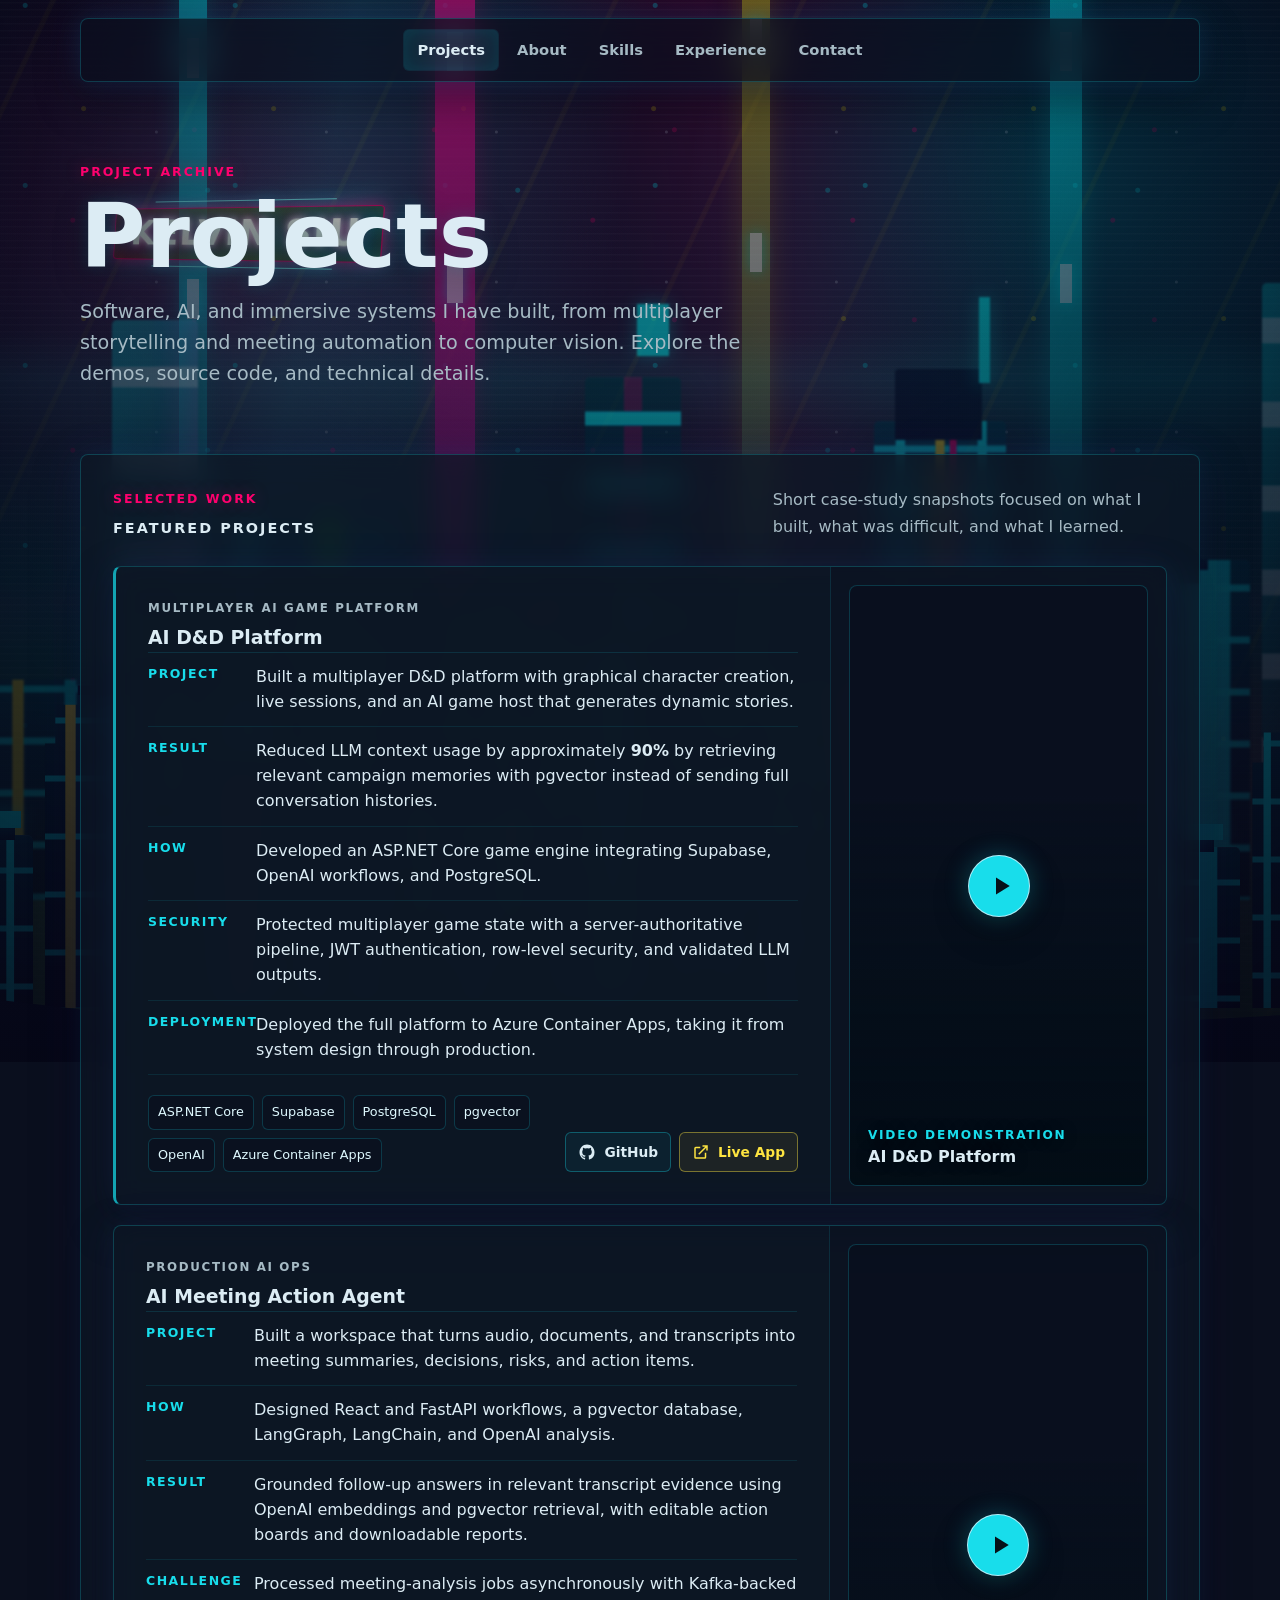
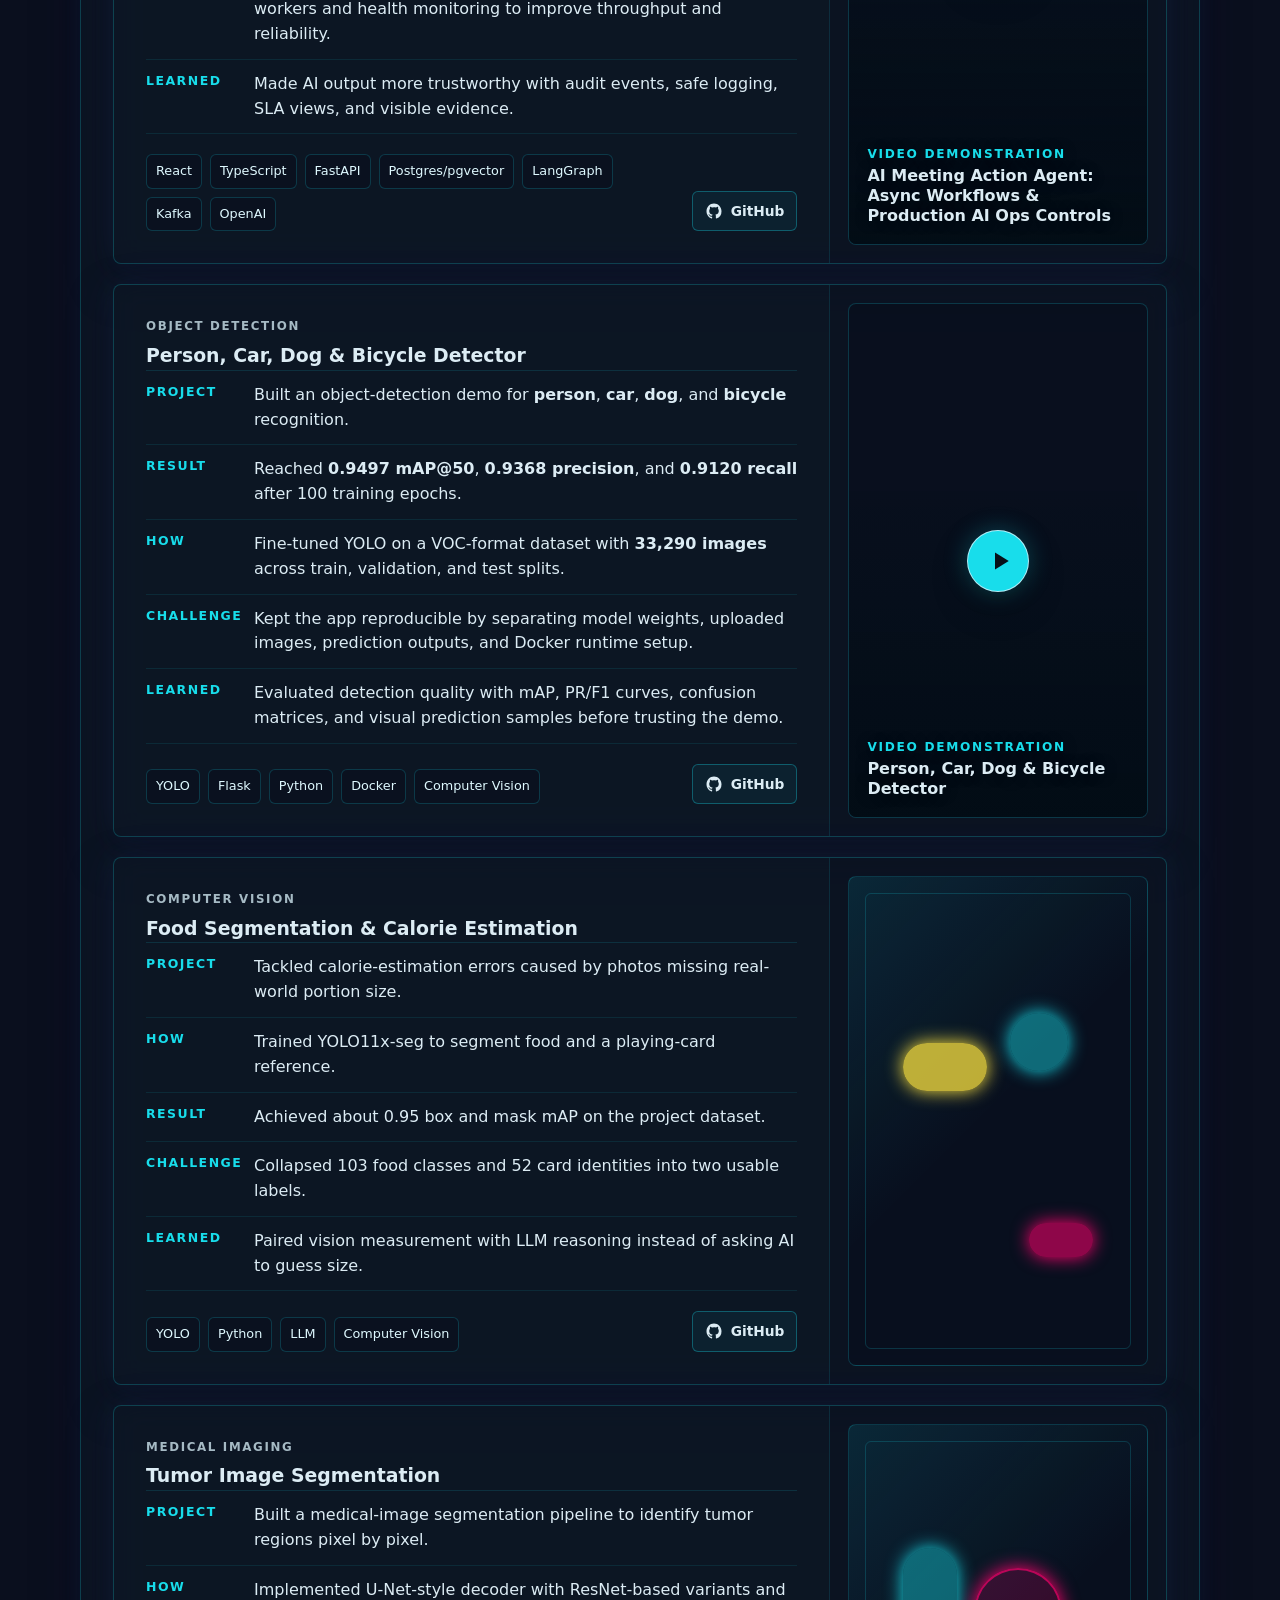
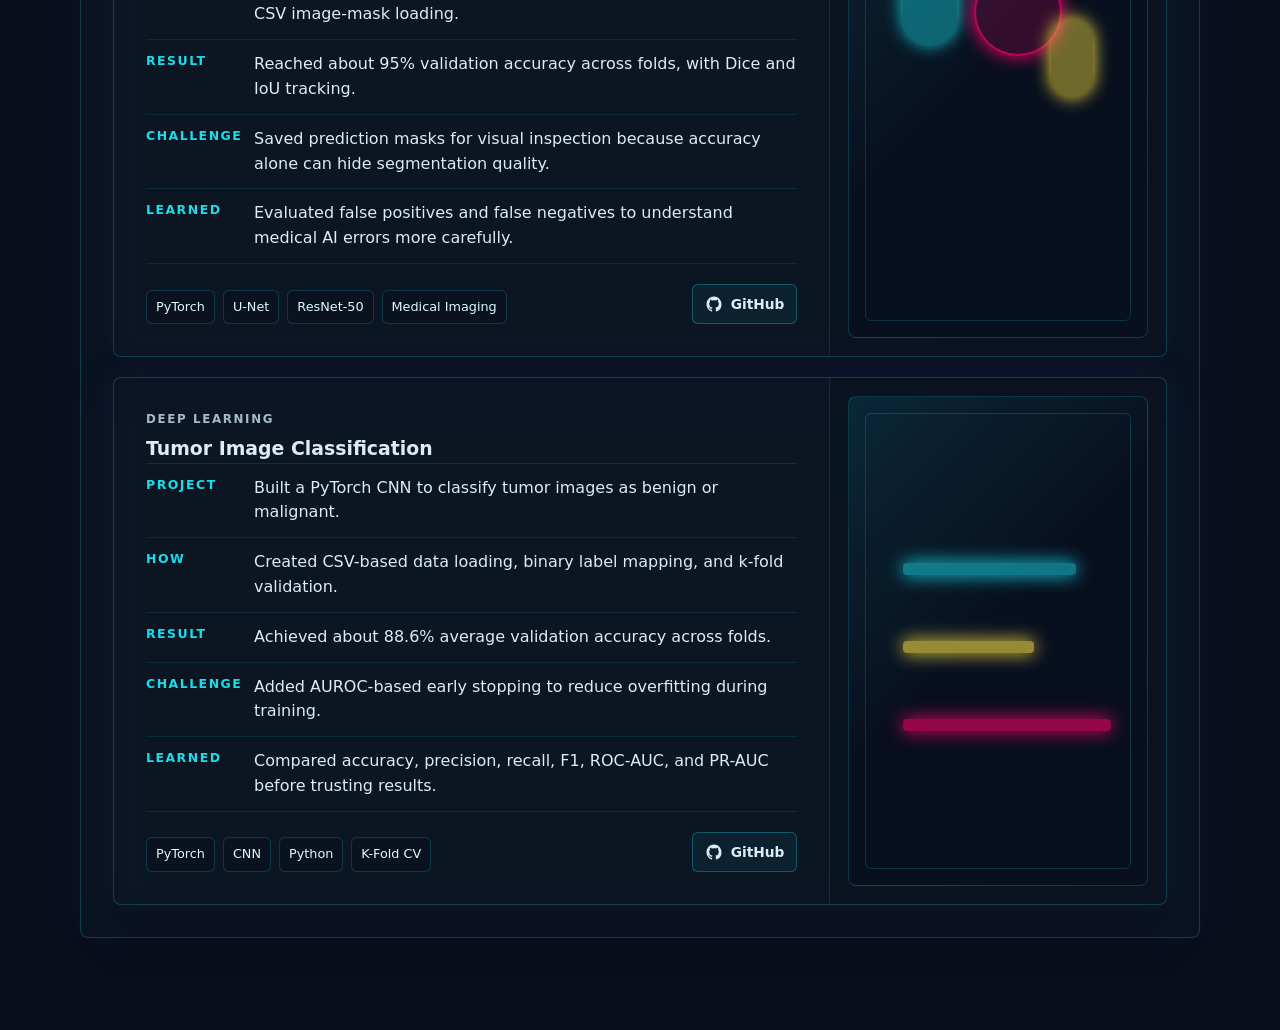
==== commit dcf5017b: "Update portfolio with graduate experience, AI projects, and resume" ====
--- a/projects.html
+++ b/projects.html
@@ -4,6 +4,7 @@
   <meta charset="UTF-8">
   <meta name="viewport" content="width=device-width, initial-scale=1.0">
   <title>Kelvin Siu | Projects</title>
+  <meta name="description" content="Software and AI projects by Kelvin Siu: a multiplayer AI D&amp;D platform, a meeting action agent, and applied computer vision. View demos, source code, and technical details.">
   <link rel="stylesheet" href="theme.css">
   <link rel="stylesheet" href="projects.css">
 </head>
@@ -72,8 +73,8 @@
       <p class="eyebrow">Project Archive</p>
       <h1>Projects</h1>
       <p>
-        A growing collection of software, AI, and immersive systems work. Each project
-        can hold screenshots, GitHub links, and a clear tech stack as the portfolio expands.
+        Software, AI, and immersive systems I have built, from multiplayer storytelling
+        and meeting automation to computer vision. Explore the demos, source code, and technical details.
       </p>
     </section>
 
@@ -91,17 +92,65 @@
       <div class="project-grid project-grid-wide">
         <article class="project-card">
           <div class="project-body">
+            <p class="project-kicker">Multiplayer AI game platform</p>
+            <h3>AI D&amp;D Platform</h3>
+            <ul class="project-points project-story">
+              <li><strong>Project</strong><span>Built a multiplayer D&amp;D platform with graphical character creation, live sessions, and an AI game host that generates dynamic stories.</span></li>
+              <li><strong>Result</strong><span>Reduced LLM context usage by approximately <b>90%</b> by retrieving relevant campaign memories with pgvector instead of sending full conversation histories.</span></li>
+              <li><strong>How</strong><span>Developed an ASP.NET Core game engine integrating Supabase, OpenAI workflows, and PostgreSQL.</span></li>
+              <li><strong>Security</strong><span>Protected multiplayer game state with a server-authoritative pipeline, JWT authentication, row-level security, and validated LLM outputs.</span></li>
+              <li><strong>Deployment</strong><span>Deployed the full platform to Azure Container Apps, taking it from system design through production.</span></li>
+            </ul>
+            <div class="project-footer">
+              <div class="project-meta">
+                <span>ASP.NET Core</span>
+                <span>Supabase</span>
+                <span>PostgreSQL</span>
+                <span>pgvector</span>
+                <span>OpenAI</span>
+                <span>Azure Container Apps</span>
+              </div>
+              <div class="project-links" role="group" aria-label="AI D&amp;D Platform project links">
+                <a class="github-link" href="https://github.com/TzciSiv/ai-tabletop-rpg-host" target="_blank" rel="noreferrer" aria-label="Open AI D&amp;D Platform on GitHub">
+                  <svg viewBox="0 0 24 24" aria-hidden="true">
+                    <path d="M12 2C6.48 2 2 6.58 2 12.24c0 4.52 2.87 8.36 6.84 9.72.5.1.68-.22.68-.49 0-.24-.01-1.05-.01-1.9-2.78.62-3.37-1.22-3.37-1.22-.45-1.18-1.11-1.49-1.11-1.49-.91-.64.07-.63.07-.63 1 .07 1.53 1.06 1.53 1.06.9 1.57 2.35 1.12 2.93.85.09-.67.35-1.12.63-1.38-2.22-.26-4.55-1.14-4.55-5.05 0-1.12.39-2.03 1.03-2.75-.1-.26-.45-1.3.1-2.71 0 0 .84-.28 2.75 1.05A9.32 9.32 0 0 1 12 6.97c.85 0 1.7.12 2.5.35 1.91-1.33 2.75-1.05 2.75-1.05.55 1.41.2 2.45.1 2.71.64.72 1.03 1.63 1.03 2.75 0 3.92-2.34 4.79-4.57 5.04.36.32.68.94.68 1.9 0 1.37-.01 2.47-.01 2.8 0 .27.18.59.69.49A10.1 10.1 0 0 0 22 12.24C22 6.58 17.52 2 12 2Z"></path>
+                  </svg>
+                  GitHub
+                </a>
+                <a class="github-link live-link" href="https://aittrpg-app.kindmushroom-faf364cc.westus2.azurecontainerapps.io/campaigns" target="_blank" rel="noreferrer" aria-label="Open the live AI D&amp;D Platform">
+                  <svg viewBox="0 0 24 24" aria-hidden="true">
+                    <path d="M14 3h7v7h-2V6.41l-9.29 9.3-1.42-1.42L17.59 5H14V3ZM5 5h6v2H5v12h12v-6h2v6a2 2 0 0 1-2 2H5a2 2 0 0 1-2-2V7a2 2 0 0 1 2-2Z"></path>
+                  </svg>
+                  Live App
+                </a>
+              </div>
+            </div>
+          </div>
+          <div class="project-visual">
+            <a class="project-video-link" href="https://www.youtube.com/watch?v=cUbBd-EtOU8" target="_blank" rel="noreferrer" aria-label="Watch the AI D&amp;D Platform video demonstration on YouTube">
+              <span class="video-thumb" style="--video-thumb: url('https://img.youtube.com/vi/cUbBd-EtOU8/hqdefault.jpg');" aria-hidden="true"></span>
+              <span class="video-play" aria-hidden="true">
+                <svg viewBox="0 0 24 24">
+                  <path d="M8 5.14v13.72L19 12 8 5.14Z"></path>
+                </svg>
+              </span>
+              <span class="video-copy">
+                <span>Video Demonstration</span>
+                AI D&amp;D Platform
+              </span>
+            </a>
+          </div>
+        </article>
+
+        <article class="project-card">
+          <div class="project-body">
             <p class="project-kicker">Production AI ops</p>
             <h3>AI Meeting Action Agent</h3>
-            <p class="project-summary">
-              A Dockerized meeting assistant that turns transcripts, audio, and DOCX
-              imports into governed AI workflows, action boards, RAG answers, and Word reports.
-            </p>
-            <ul class="project-points project-story">
-              <li><strong>Project</strong><span>Built a meeting workspace that generates summaries, action items, and follow-up answers with evidence.</span></li>
+            <ul class="project-points project-story">
+              <li><strong>Project</strong><span>Built a workspace that turns audio, documents, and transcripts into meeting summaries, decisions, risks, and action items.</span></li>
               <li><strong>How</strong><span>Designed React and FastAPI workflows, a pgvector database, LangGraph, LangChain, and OpenAI analysis.</span></li>
-              <li><strong>Result</strong><span>Cut transcript rereading time by about <b>60%</b> with RAG answers, evidence snippets, and editable action boards.</span></li>
-              <li><strong>Challenge</strong><span>Moved beyond a single prompt by adding async ingestion jobs, worker heartbeats, and retry-aware pipeline state.</span></li>
+              <li><strong>Result</strong><span>Grounded follow-up answers in relevant transcript evidence using OpenAI embeddings and pgvector retrieval, with editable action boards and downloadable reports.</span></li>
+              <li><strong>Challenge</strong><span>Processed meeting-analysis jobs asynchronously with Kafka-backed workers and health monitoring to improve throughput and reliability.</span></li>
               <li><strong>Learned</strong><span>Made AI output more trustworthy with audit events, safe logging, SLA views, and visible evidence.</span></li>
             </ul>
             <div class="project-footer">
@@ -142,10 +191,6 @@
           <div class="project-body">
             <p class="project-kicker">Object detection</p>
             <h3>Person, Car, Dog &amp; Bicycle Detector</h3>
-            <p class="project-summary">
-              A Flask web app that serves a YOLO detector for common VOC objects and
-              returns annotated predictions from uploaded images.
-            </p>
             <ul class="project-points project-story">
               <li><strong>Project</strong><span>Built an object-detection demo for <b>person</b>, <b>car</b>, <b>dog</b>, and <b>bicycle</b> recognition.</span></li>
               <li><strong>Result</strong><span>Reached <b>0.9497 mAP@50</b>, <b>0.9368 precision</b>, and <b>0.9120 recall</b> after 100 training epochs.</span></li>
@@ -189,10 +234,6 @@
           <div class="project-body">
             <p class="project-kicker">Computer vision</p>
             <h3>Food Segmentation &amp; Calorie Estimation</h3>
-            <p class="project-summary">
-              A food-image pipeline that estimates portions from segmentation masks and
-              a reference-card scale.
-            </p>
             <ul class="project-points project-story">
               <li><strong>Project</strong><span>Tackled calorie-estimation errors caused by photos missing real-world portion size.</span></li>
               <li><strong>How</strong><span>Trained YOLO11x-seg to segment food and a playing-card reference.</span></li>
@@ -228,10 +269,6 @@
           <div class="project-body">
             <p class="project-kicker">Medical imaging</p>
             <h3>Tumor Image Segmentation</h3>
-            <p class="project-summary">
-              A tumor-region detection project using a U-Net segmentation model with a
-              ResNet-50 encoder.
-            </p>
             <ul class="project-points project-story">
               <li><strong>Project</strong><span>Built a medical-image segmentation pipeline to identify tumor regions pixel by pixel.</span></li>
               <li><strong>How</strong><span>Implemented U-Net-style decoder with ResNet-based variants and CSV image-mask loading.</span></li>
@@ -267,10 +304,6 @@
           <div class="project-body">
             <p class="project-kicker">Deep learning</p>
             <h3>Tumor Image Classification</h3>
-            <p class="project-summary">
-              A CNN classification workflow for evaluating malignant and benign tumor
-              image predictions.
-            </p>
             <ul class="project-points project-story">
               <li><strong>Project</strong><span>Built a PyTorch CNN to classify tumor images as benign or malignant.</span></li>
               <li><strong>How</strong><span>Created CSV-based data loading, binary label mapping, and k-fold validation.</span></li>
--- a/projects.css
+++ b/projects.css
@@ -81,8 +81,7 @@
   padding: clamp(22px, 3vw, 32px);
 }
 
-.project-body p,
-.project-summary {
+.project-body p {
   color: var(--muted);
 }
 
@@ -185,12 +184,6 @@
   text-transform: uppercase;
 }
 
-.project-summary {
-  max-width: 760px;
-  margin: 8px 0 18px;
-  line-height: 1.6;
-}
-
 .project-points {
   display: grid;
   margin: 0 0 20px;
@@ -251,6 +244,13 @@
   height: 18px;
   flex: 0 0 auto;
   fill: currentColor;
+}
+
+.project-links {
+  display: flex;
+  flex-wrap: wrap;
+  gap: 8px;
+  justify-content: flex-end;
 }
 
 .project-footer .github-link {
@@ -278,6 +278,17 @@
   box-shadow: 0 0 20px rgba(24, 221, 235, 0.24), 0 12px 30px rgba(0, 0, 0, 0.24);
 }
 
+.project-footer .live-link {
+  border-color: rgba(254, 228, 64, 0.42);
+  color: var(--lime);
+  background: rgba(254, 228, 64, 0.07);
+}
+
+.project-footer .live-link:hover {
+  border-color: var(--lime);
+  background: var(--lime);
+}
+
 .project-shot {
   background:
     linear-gradient(135deg, rgba(24, 221, 235, 0.12), transparent 48%),
@@ -415,4 +426,8 @@
     grid-template-columns: 1fr;
     align-items: start;
   }
-}
+
+  .project-links {
+    justify-content: flex-start;
+  }
+}
